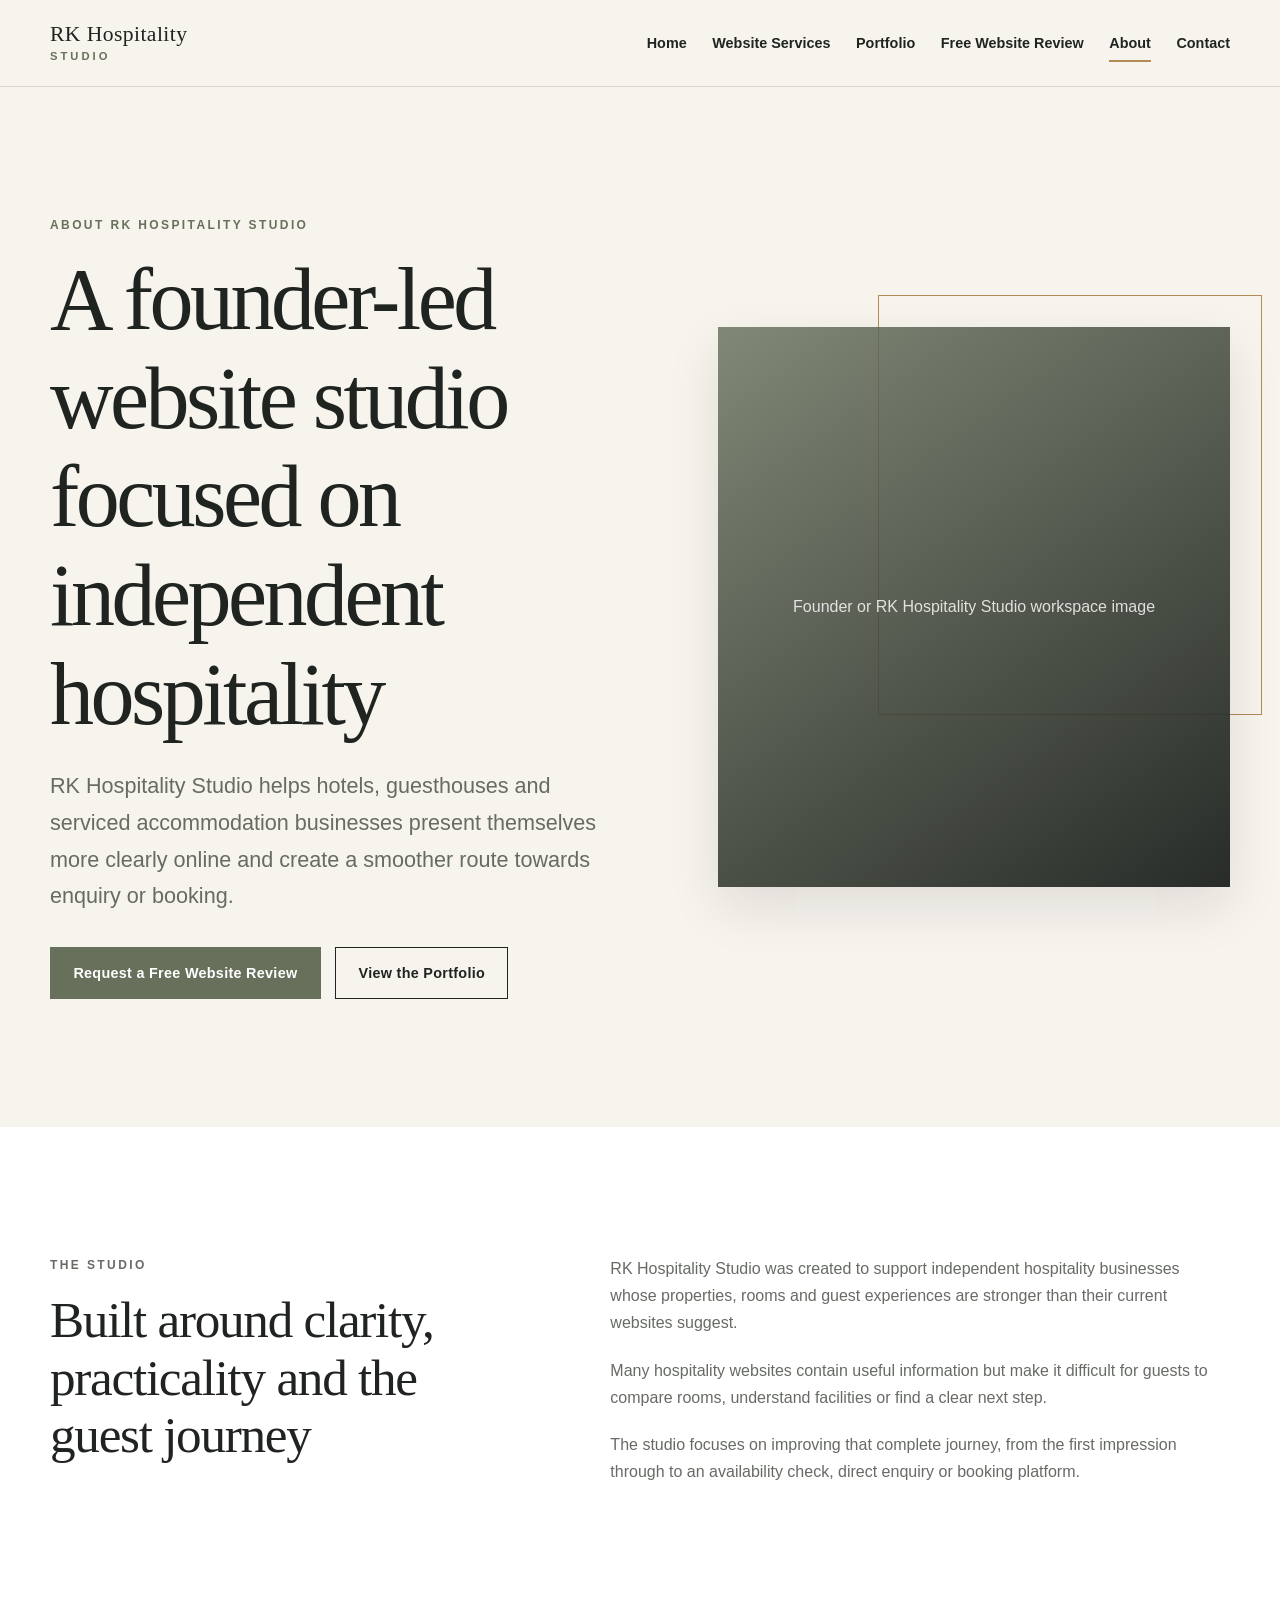
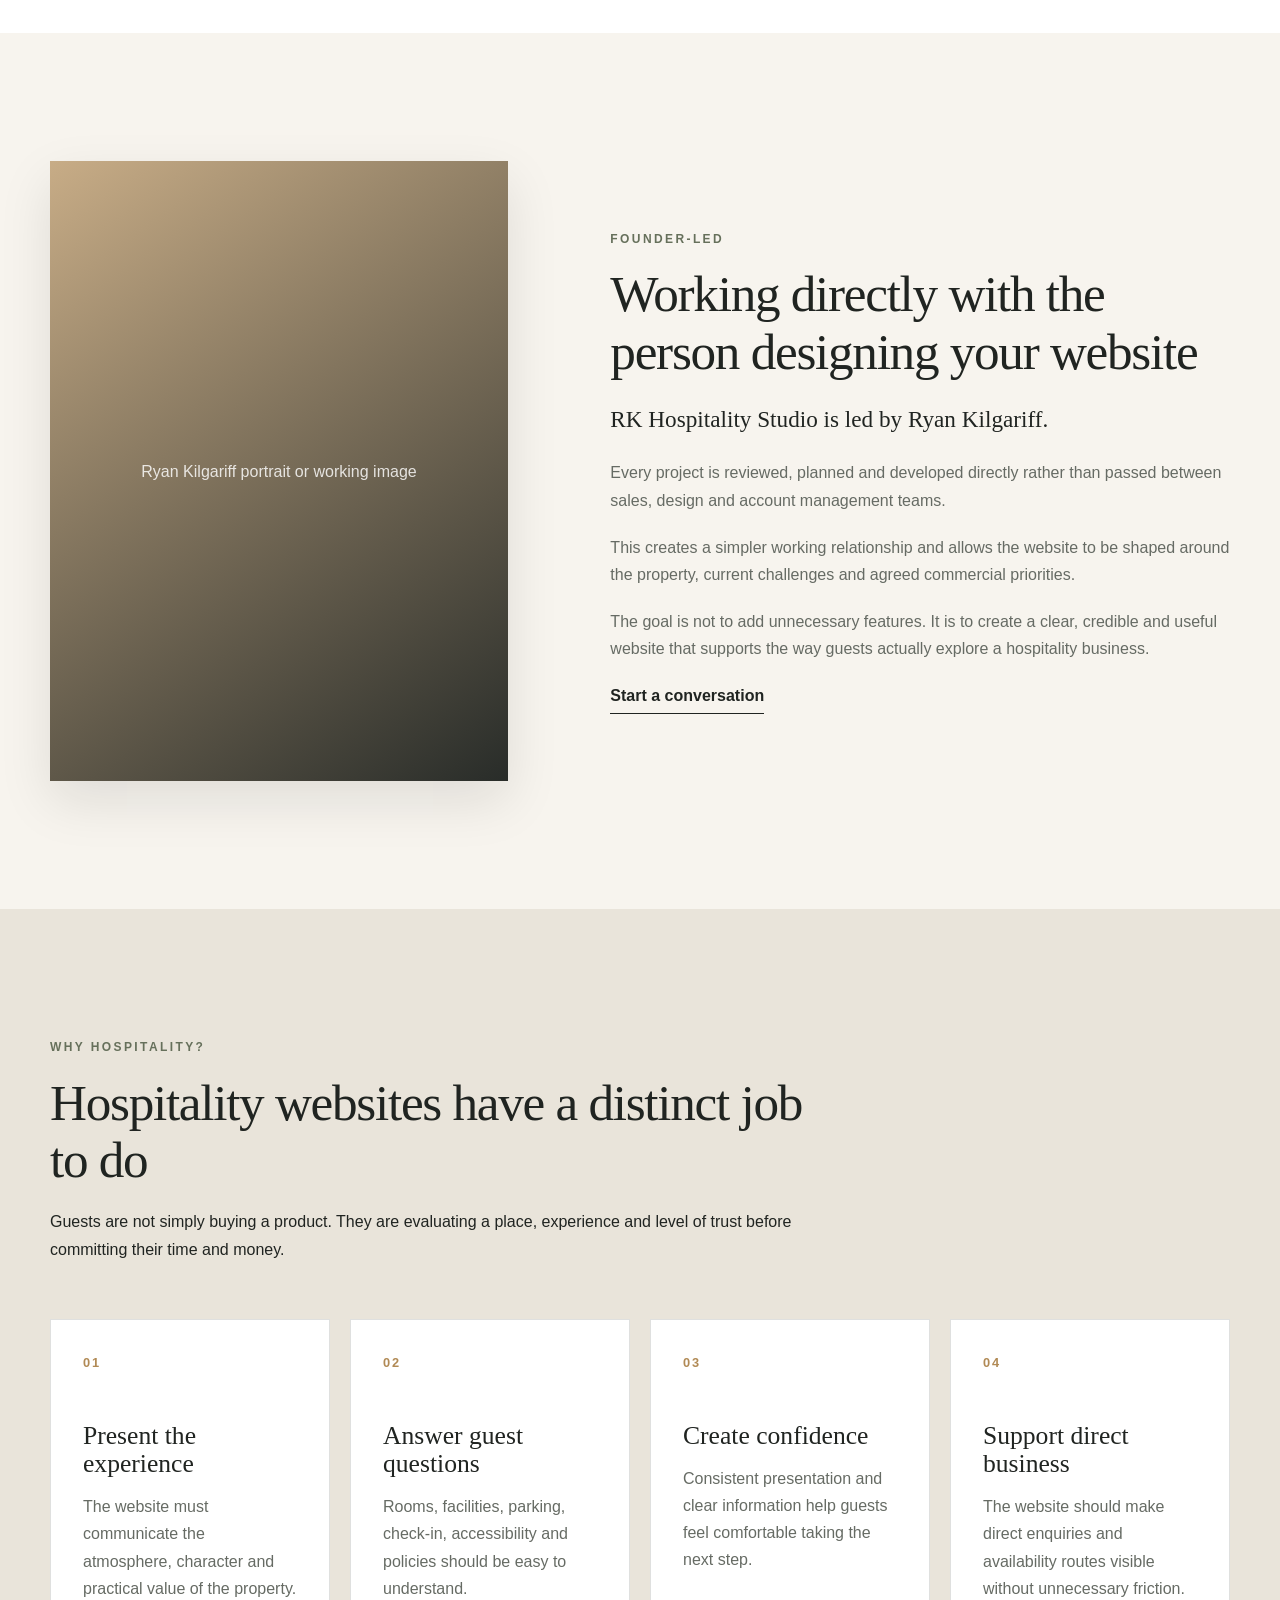
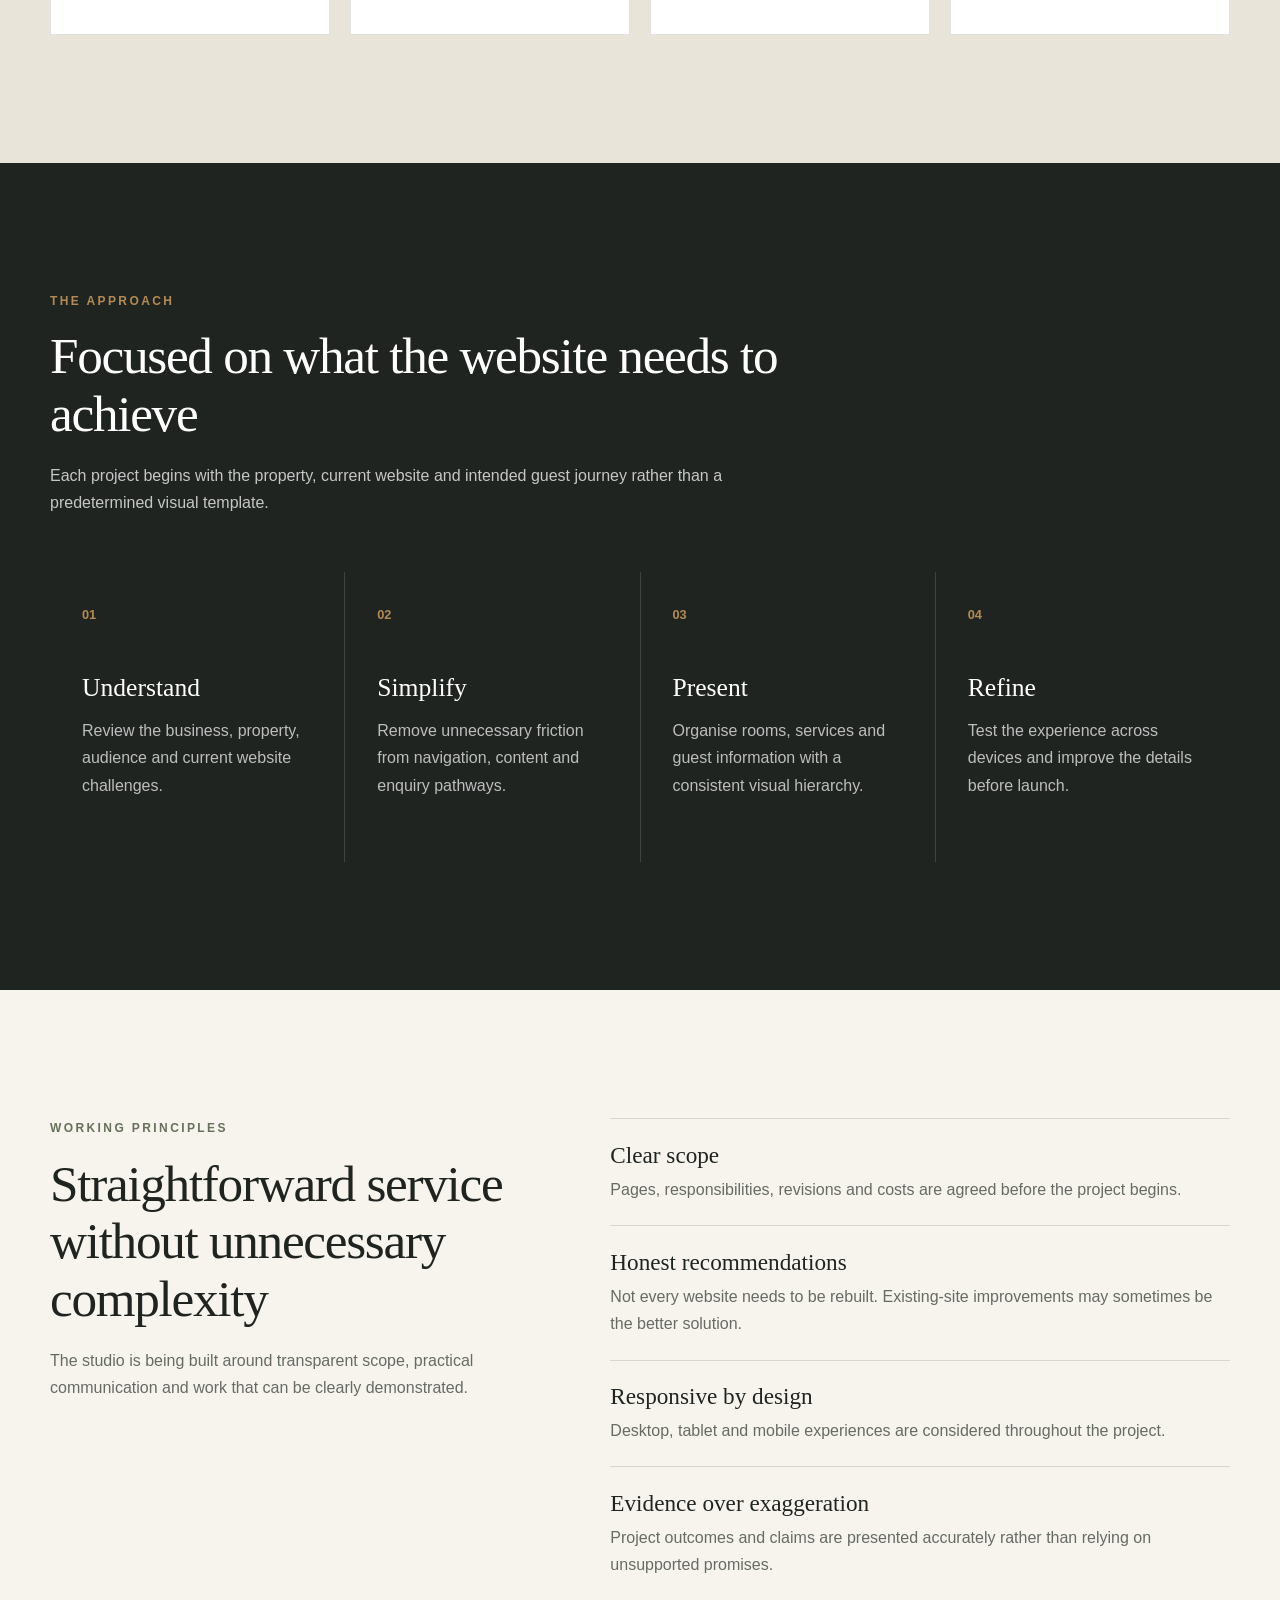
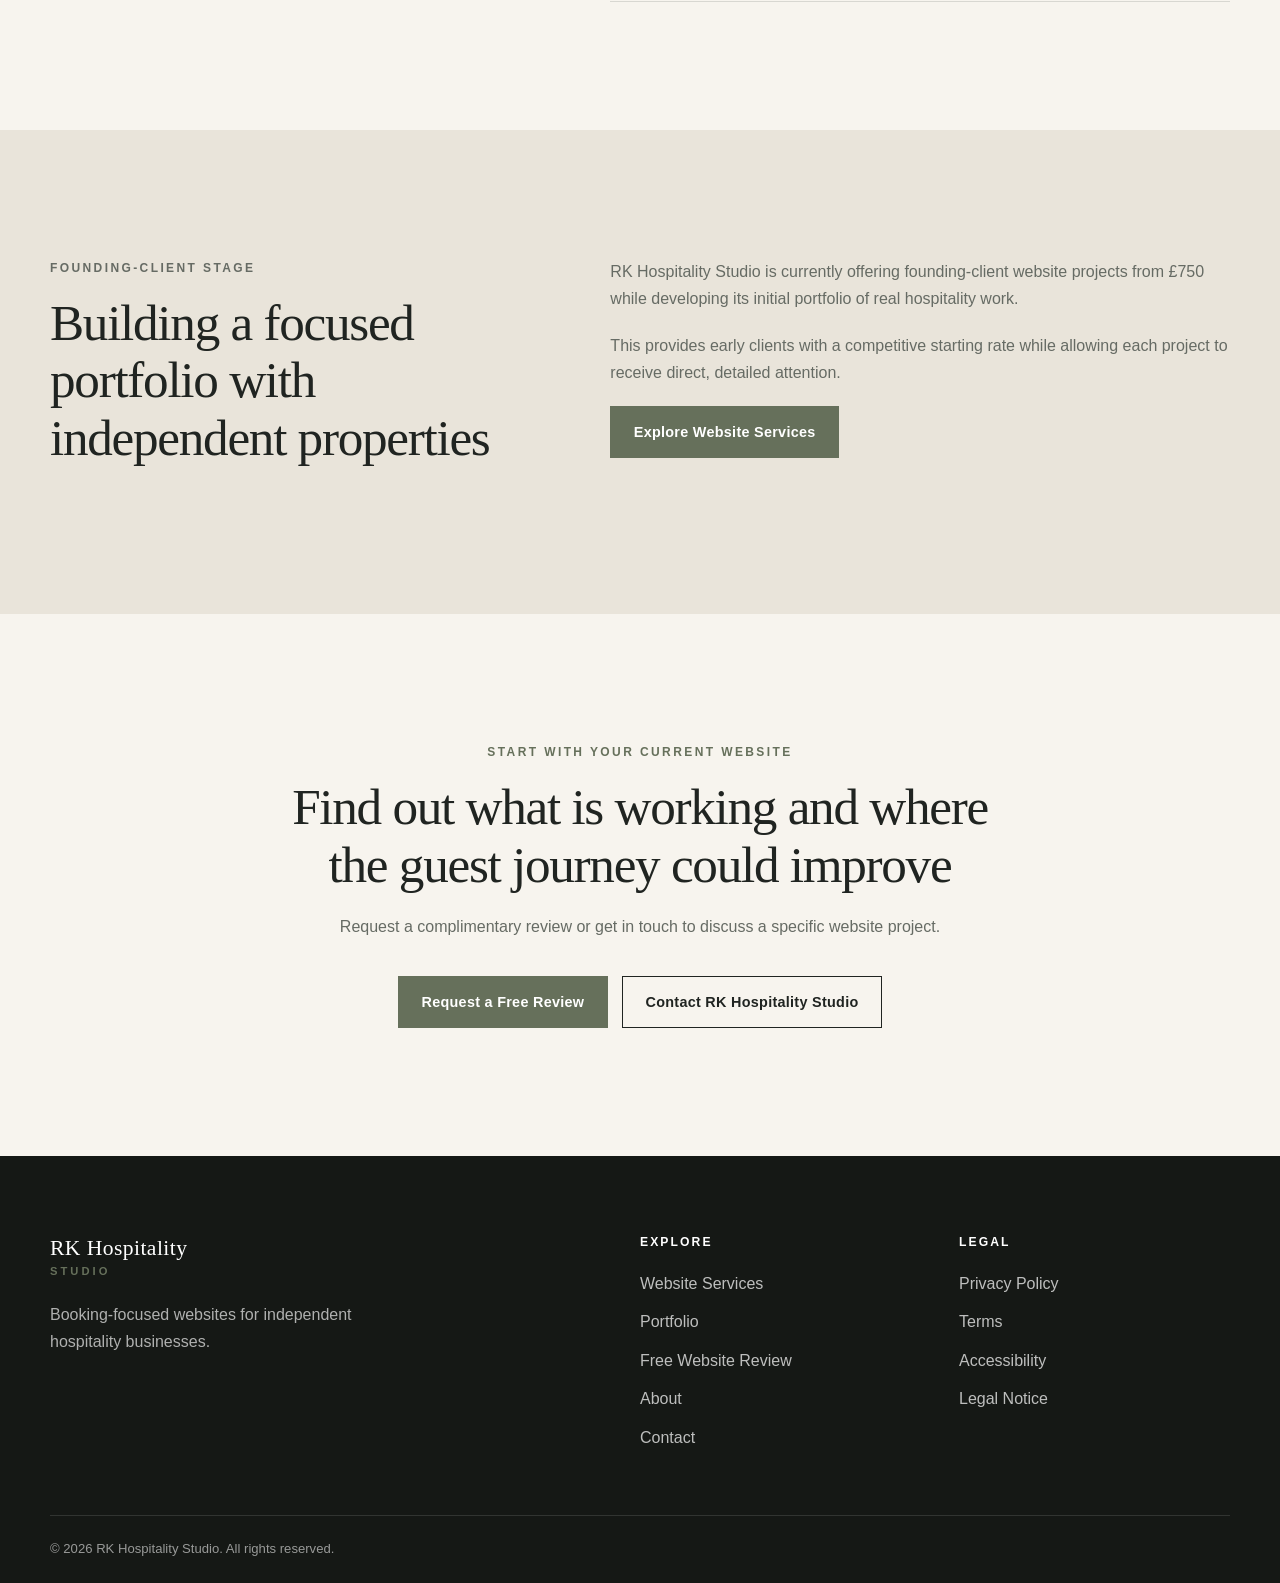
==== about.html @ 581266cf "Initial RK Hospitality Studio website build" ====
<!DOCTYPE html>
<html lang="en-GB">
<head>
    <meta charset="UTF-8">
    <meta
        name="viewport"
        content="width=device-width, initial-scale=1.0"
    >
    <title>
        About RK Hospitality Studio | Hospitality Website Design
    </title>
    <meta
        name="description"
        content="Learn about RK Hospitality Studio, a founder-led website studio creating clear, guest-focused websites for independent hospitality businesses."
    >
    <link
        rel="canonical"
        href="https://rkhospitality.studio/about.html"
    >
    <meta property="og:type" content="website">
    <meta
        property="og:title"
        content="About RK Hospitality Studio"
    >
    <meta
        property="og:description"
        content="A founder-led website studio focused on clearer hospitality websites and stronger guest journeys."
    >
    <meta
        property="og:url"
        content="https://rkhospitality.studio/about.html"
    >
    <meta
        property="og:site_name"
        content="RK Hospitality Studio"
    >
    <meta
        property="og:image"
        content="https://rkhospitality.studio/images/willowmere-responsive-showcase.webp"
    >
    <meta name="twitter:card" content="summary_large_image">
    <meta
        name="twitter:title"
        content="About RK Hospitality Studio"
    >
    <meta
        name="twitter:description"
        content="A founder-led website studio focused on clearer hospitality websites and stronger guest journeys."
    >
    <meta
        name="twitter:image"
        content="https://rkhospitality.studio/images/willowmere-responsive-showcase.webp"
    >
    <link
        rel="icon"
        href="favicon.svg"
        type="image/svg+xml"
    >
    <link rel="stylesheet" href="css/styles.css">
    <script src="js/main.js" defer></script>
</head>
<body>
    <a class="skip-link" href="#main-content">
        Skip to main content
    </a>
    <header class="site-header">
        <div class="container header-inner">
            <a
                class="brand"
                href="index.html"
                aria-label="RK Hospitality Studio homepage"
            >
                <span class="brand-name">RK Hospitality</span>
                <span class="brand-subtitle">Studio</span>
            </a>
            <button
                class="menu-toggle"
                type="button"
                aria-expanded="false"
                aria-controls="primary-navigation"
                aria-label="Open navigation"
            >
                <span></span>
                <span></span>
                <span></span>
            </button>
            <nav
                class="primary-navigation"
                id="primary-navigation"
                aria-label="Primary navigation"
            >
                <a href="index.html">Home</a>
                <a href="website-services.html">Website Services</a>
                <a href="portfolio.html">Portfolio</a>
                <a href="free-website-review.html">Free Website Review</a>
                <a
                    href="about.html"
                    aria-current="page"
                >
                    About
                </a>
                <a href="contact.html">Contact</a>
            </nav>
        </div>
    </header>
    <main id="main-content">
        <!-- Hero -->
        <section class="about-hero">
            <div class="container about-hero-grid">
                <div>
                    <p class="eyebrow">
                        About RK Hospitality Studio
                    </p>
                    <h1>
                        A founder-led website studio focused on independent hospitality
                    </h1>
                    <p class="about-hero-introduction">
                        RK Hospitality Studio helps hotels, guesthouses and
                        serviced accommodation businesses present themselves
                        more clearly online and create a smoother route towards
                        enquiry or booking.
                    </p>
                    <div class="button-group">
                        <a
                            class="button button-primary"
                            href="free-website-review.html"
                        >
                            Request a Free Website Review
                        </a>
                        <a
                            class="button button-secondary"
                            href="portfolio.html"
                        >
                            View the Portfolio
                        </a>
                    </div>
                </div>
                <div class="about-hero-visual">
                    <div class="about-image-placeholder">
                        <span>
                            Founder or RK Hospitality Studio workspace image
                        </span>
                    </div>
                </div>
            </div>
        </section>
        <!-- Introduction -->
        <section class="section section-light">
            <div class="container about-introduction-grid">
                <div>
                    <p class="eyebrow">
                        The studio
                    </p>
                    <h2>
                        Built around clarity, practicality and the guest journey
                    </h2>
                </div>
                <div>
                    <p>
                        RK Hospitality Studio was created to support independent
                        hospitality businesses whose properties, rooms and guest
                        experiences are stronger than their current websites
                        suggest.
                    </p>
                    <p>
                        Many hospitality websites contain useful information but
                        make it difficult for guests to compare rooms, understand
                        facilities or find a clear next step.
                    </p>
                    <p>
                        The studio focuses on improving that complete journey,
                        from the first impression through to an availability
                        check, direct enquiry or booking platform.
                    </p>
                </div>
            </div>
        </section>
        <!-- Founder -->
        <section class="section">
            <div class="container founder-grid">
                <div class="founder-visual">
                    <div class="founder-image-placeholder">
                        <span>
                            Ryan Kilgariff portrait or working image
                        </span>
                    </div>
                </div>
                <div class="founder-content">
                    <p class="eyebrow">
                        Founder-led
                    </p>
                    <h2>
                        Working directly with the person designing your website
                    </h2>
                    <p class="founder-introduction">
                        RK Hospitality Studio is led by Ryan Kilgariff.
                    </p>
                    <p>
                        Every project is reviewed, planned and developed directly
                        rather than passed between sales, design and account
                        management teams.
                    </p>
                    <p>
                        This creates a simpler working relationship and allows the
                        website to be shaped around the property, current
                        challenges and agreed commercial priorities.
                    </p>
                    <p>
                        The goal is not to add unnecessary features. It is to
                        create a clear, credible and useful website that supports
                        the way guests actually explore a hospitality business.
                    </p>
                    <a
                        class="text-link"
                        href="contact.html"
                    >
                        Start a conversation
                    </a>
                </div>
            </div>
        </section>
        <!-- Why hospitality -->
        <section class="section section-stone">
            <div class="container">
                <div class="section-heading">
                    <p class="eyebrow">
                        Why hospitality?
                    </p>
                    <h2>
                        Hospitality websites have a distinct job to do
                    </h2>
                    <p>
                        Guests are not simply buying a product. They are evaluating
                        a place, experience and level of trust before committing
                        their time and money.
                    </p>
                </div>
                <div class="hospitality-focus-grid">
                    <article>
                        <span class="card-number">01</span>
                        <h3>Present the experience</h3>
                        <p>
                            The website must communicate the atmosphere,
                            character and practical value of the property.
                        </p>
                    </article>
                    <article>
                        <span class="card-number">02</span>
                        <h3>Answer guest questions</h3>
                        <p>
                            Rooms, facilities, parking, check-in, accessibility
                            and policies should be easy to understand.
                        </p>
                    </article>
                    <article>
                        <span class="card-number">03</span>
                        <h3>Create confidence</h3>
                        <p>
                            Consistent presentation and clear information help
                            guests feel comfortable taking the next step.
                        </p>
                    </article>
                    <article>
                        <span class="card-number">04</span>
                        <h3>Support direct business</h3>
                        <p>
                            The website should make direct enquiries and
                            availability routes visible without unnecessary
                            friction.
                        </p>
                    </article>
                </div>
            </div>
        </section>
        <!-- Approach -->
        <section class="section section-dark">
            <div class="container">
                <div class="section-heading section-heading-light">
                    <p class="eyebrow">
                        The approach
                    </p>
                    <h2>
                        Focused on what the website needs to achieve
                    </h2>
                    <p>
                        Each project begins with the property, current website and
                        intended guest journey rather than a predetermined visual
                        template.
                    </p>
                </div>
                <div class="approach-grid">
                    <article>
                        <span>01</span>
                        <h3>Understand</h3>
                        <p>
                            Review the business, property, audience and current
                            website challenges.
                        </p>
                    </article>
                    <article>
                        <span>02</span>
                        <h3>Simplify</h3>
                        <p>
                            Remove unnecessary friction from navigation, content
                            and enquiry pathways.
                        </p>
                    </article>
                    <article>
                        <span>03</span>
                        <h3>Present</h3>
                        <p>
                            Organise rooms, services and guest information with a
                            consistent visual hierarchy.
                        </p>
                    </article>
                    <article>
                        <span>04</span>
                        <h3>Refine</h3>
                        <p>
                            Test the experience across devices and improve the
                            details before launch.
                        </p>
                    </article>
                </div>
            </div>
        </section>
        <!-- Principles -->
        <section class="section">
            <div class="container principles-grid">
                <div>
                    <p class="eyebrow">
                        Working principles
                    </p>
                    <h2>
                        Straightforward service without unnecessary complexity
                    </h2>
                    <p>
                        The studio is being built around transparent scope,
                        practical communication and work that can be clearly
                        demonstrated.
                    </p>
                </div>
                <div class="principles-list">
                    <div>
                        <h3>Clear scope</h3>
                        <p>
                            Pages, responsibilities, revisions and costs are
                            agreed before the project begins.
                        </p>
                    </div>
                    <div>
                        <h3>Honest recommendations</h3>
                        <p>
                            Not every website needs to be rebuilt. Existing-site
                            improvements may sometimes be the better solution.
                        </p>
                    </div>
                    <div>
                        <h3>Responsive by design</h3>
                        <p>
                            Desktop, tablet and mobile experiences are considered
                            throughout the project.
                        </p>
                    </div>
                    <div>
                        <h3>Evidence over exaggeration</h3>
                        <p>
                            Project outcomes and claims are presented accurately
                            rather than relying on unsupported promises.
                        </p>
                    </div>
                </div>
            </div>
        </section>
        <!-- Current stage -->
        <section class="section section-stone">
            <div class="container current-stage-grid">
                <div>
                    <p class="eyebrow">
                        Founding-client stage
                    </p>
                    <h2>
                        Building a focused portfolio with independent properties
                    </h2>
                </div>
                <div>
                    <p>
                        RK Hospitality Studio is currently offering founding-client
                        website projects from £750 while developing its initial
                        portfolio of real hospitality work.
                    </p>
                    <p>
                        This provides early clients with a competitive starting
                        rate while allowing each project to receive direct,
                        detailed attention.
                    </p>
                    <a
                        class="button button-primary"
                        href="website-services.html"
                    >
                        Explore Website Services
                    </a>
                </div>
            </div>
        </section>
        <!-- Final CTA -->
        <section class="section final-cta">
            <div class="container narrow-container">
                <p class="eyebrow">
                    Start with your current website
                </p>
                <h2>
                    Find out what is working and where the guest journey could improve
                </h2>
                <p>
                    Request a complimentary review or get in touch to discuss a
                    specific website project.
                </p>
                <div class="button-group about-cta-buttons">
                    <a
                        class="button button-primary"
                        href="free-website-review.html"
                    >
                        Request a Free Review
                    </a>
                    <a
                        class="button button-secondary"
                        href="contact.html"
                    >
                        Contact RK Hospitality Studio
                    </a>
                </div>
            </div>
        </section>
    </main>
    <footer class="site-footer">
        <div class="container footer-grid">
            <div>
                <a class="brand footer-brand" href="index.html">
                    <span class="brand-name">RK Hospitality</span>
                    <span class="brand-subtitle">Studio</span>
                </a>
                <p class="footer-description">
                    Booking-focused websites for independent hospitality
                    businesses.
                </p>
            </div>
            <div>
                <h2 class="footer-heading">Explore</h2>
                <nav class="footer-navigation" aria-label="Footer navigation">
                    <a href="website-services.html">Website Services</a>
                    <a href="portfolio.html">Portfolio</a>
                    <a href="free-website-review.html">Free Website Review</a>
                    <a href="about.html">About</a>
                    <a href="contact.html">Contact</a>
                </nav>
            </div>
            <div>
                <h2 class="footer-heading">Legal</h2>
                <nav class="footer-navigation" aria-label="Legal navigation">
                    <a href="privacy-policy.html">Privacy Policy</a>
                    <a href="terms.html">Terms</a>
                    <a href="accessibility.html">Accessibility</a>
                    <a href="legal-notice.html">Legal Notice</a>
                </nav>
            </div>
        </div>
        <div class="container footer-bottom">
            <p>
                &copy; <span id="current-year"></span>
                RK Hospitality Studio. All rights reserved.
            </p>
        </div>
    </footer>
</body>
</html>
---- css/styles.css ----
/* --------------------------------------------------
   Design tokens
-------------------------------------------------- */
:root {
    --colour-ivory: #f7f4ee;
    --colour-stone: #e9e4da;
    --colour-charcoal: #202421;
    --colour-charcoal-dark: #151815;
    --colour-olive: #66705b;
    --colour-olive-dark: #4f5847;
    --colour-olive-soft: #8b927e;
    --colour-brass: #b18a55;
    --colour-white: #ffffff;
    --colour-text-muted: #666b64;
    --colour-border: rgba(32, 36, 33, 0.14);
    --font-heading: Georgia, "Times New Roman", serif;
    --font-body: Arial, Helvetica, sans-serif;
    --container-width: 1180px;
    --container-narrow: 760px;
    --shadow-soft: 0 20px 50px rgba(21, 24, 21, 0.1);
    --transition: 180ms ease;
}
/* --------------------------------------------------
   Reset
-------------------------------------------------- */
*,
*::before,
*::after {
    box-sizing: border-box;
}
html {
    scroll-behavior: smooth;
}
body {
    margin: 0;
    background: var(--colour-ivory);
    color: var(--colour-charcoal);
    font-family: var(--font-body);
    font-size: 1rem;
    line-height: 1.7;
}
body.menu-open {
    overflow: hidden;
}
img {
    display: block;
    max-width: 100%;
}
a {
    color: inherit;
}
button,
input,
textarea,
select {
    font: inherit;
}
h1,
h2,
h3,
p {
    margin-top: 0;
}
h1,
h2,
h3 {
    font-family: var(--font-heading);
    font-weight: 400;
    line-height: 1.12;
}
h1 {
    max-width: 800px;
    margin-bottom: 1.5rem;
    font-size: clamp(2.75rem, 7vw, 5.5rem);
    letter-spacing: -0.04em;
}
h2 {
    margin-bottom: 1.25rem;
    font-size: clamp(2.1rem, 4vw, 3.65rem);
    letter-spacing: -0.025em;
}
h3 {
    margin-bottom: 0.9rem;
    font-size: clamp(1.45rem, 2vw, 2rem);
}
p {
    margin-bottom: 1.25rem;
}
:focus-visible {
    outline: 3px solid var(--colour-brass);
    outline-offset: 4px;
}
/* --------------------------------------------------
   Layout
-------------------------------------------------- */
.container {
    width: min(calc(100% - 2.5rem), var(--container-width));
    margin-inline: auto;
}
.narrow-container {
    max-width: var(--container-narrow);
}
.section {
    padding-block: clamp(5rem, 10vw, 9rem);
}
.section-light {
    background: var(--colour-white);
}
.section-stone {
    background: var(--colour-stone);
}
.section-dark {
    background: var(--colour-charcoal);
    color: var(--colour-white);
}
.section-heading {
    max-width: 760px;
    margin-bottom: 3.5rem;
}
.section-heading-light p {
    color: rgba(255, 255, 255, 0.74);
}
/* --------------------------------------------------
   Accessibility
-------------------------------------------------- */
.skip-link {
    position: fixed;
    top: 1rem;
    left: 1rem;
    z-index: 2000;
    padding: 0.8rem 1rem;
    background: var(--colour-charcoal);
    color: var(--colour-white);
    text-decoration: none;
    transform: translateY(-160%);
}
.skip-link:focus {
    transform: translateY(0);
}
/* --------------------------------------------------
   Header
-------------------------------------------------- */
.site-header {
    position: sticky;
    top: 0;
    z-index: 1000;
    border-bottom: 1px solid var(--colour-border);
    background: rgba(247, 244, 238, 0.95);
    backdrop-filter: blur(12px);
}
.header-inner {
    min-height: 86px;
    display: flex;
    align-items: center;
    justify-content: space-between;
    gap: 2rem;
}
.brand {
    display: inline-flex;
    flex-direction: column;
    color: var(--colour-charcoal);
    line-height: 1;
    text-decoration: none;
}
.brand-name {
    font-family: var(--font-heading);
    font-size: 1.35rem;
    letter-spacing: 0.02em;
}
.brand-subtitle {
    margin-top: 0.38rem;
    color: var(--colour-olive);
    font-size: 0.7rem;
    font-weight: 700;
    letter-spacing: 0.27em;
    text-transform: uppercase;
}
.primary-navigation {
    display: flex;
    align-items: center;
    gap: 1.6rem;
}
.primary-navigation a {
    position: relative;
    font-size: 0.9rem;
    font-weight: 700;
    text-decoration: none;
}
.primary-navigation a::after {
    position: absolute;
    right: 0;
    bottom: -0.45rem;
    left: 0;
    height: 2px;
    background: var(--colour-brass);
    content: "";
    transform: scaleX(0);
    transform-origin: right;
    transition: transform var(--transition);
}
.primary-navigation a:hover::after,
.primary-navigation a[aria-current="page"]::after {
    transform: scaleX(1);
    transform-origin: left;
}
.menu-toggle {
    display: none;
    width: 48px;
    height: 48px;
    padding: 0;
    border: 1px solid var(--colour-border);
    background: transparent;
    cursor: pointer;
}
.menu-toggle span {
    display: block;
    width: 22px;
    height: 2px;
    margin: 5px auto;
    background: var(--colour-charcoal);
    transition: transform var(--transition), opacity var(--transition);
}
/* --------------------------------------------------
   Buttons and links
-------------------------------------------------- */
.button-group {
    display: flex;
    flex-wrap: wrap;
    gap: 0.9rem;
}
.button {
    display: inline-flex;
    min-height: 52px;
    align-items: center;
    justify-content: center;
    padding: 0.8rem 1.4rem;
    border: 1px solid transparent;
    font-size: 0.9rem;
    font-weight: 700;
    letter-spacing: 0.02em;
    text-align: center;
    text-decoration: none;
    transition:
        background var(--transition),
        border-color var(--transition),
        color var(--transition),
        transform var(--transition);
}
.button:hover {
    transform: translateY(-2px);
}
.button-primary {
    background: var(--colour-olive);
    color: var(--colour-white);
}
.button-primary:hover {
    background: var(--colour-olive-dark);
}
.button-secondary {
    border-color: var(--colour-charcoal);
    color: var(--colour-charcoal);
}
.button-secondary:hover {
    background: var(--colour-charcoal);
    color: var(--colour-white);
}
.text-link {
    display: inline-flex;
    padding-bottom: 0.2rem;
    border-bottom: 1px solid currentColor;
    font-weight: 700;
    text-decoration: none;
}
/* --------------------------------------------------
   Common components
-------------------------------------------------- */
.eyebrow {
    margin-bottom: 1rem;
    color: var(--colour-olive);
    font-size: 0.75rem;
    font-weight: 700;
    letter-spacing: 0.2em;
    text-transform: uppercase;
}
.section-dark .eyebrow {
    color: var(--colour-brass);
}
/* --------------------------------------------------
   Hero
-------------------------------------------------- */
.hero {
    padding-block: clamp(4rem, 9vw, 8rem);
    overflow: hidden;
}
.hero-grid {
    display: grid;
    grid-template-columns: minmax(0, 1.08fr) minmax(340px, 0.92fr);
    align-items: center;
    gap: clamp(3rem, 7vw, 7rem);
}
.hero-introduction {
    max-width: 680px;
    margin-bottom: 2rem;
    color: var(--colour-text-muted);
    font-size: clamp(1.08rem, 2vw, 1.3rem);
}
.hero-note {
    margin-top: 1.25rem;
    margin-bottom: 0;
    color: var(--colour-text-muted);
    font-size: 0.88rem;
}
.hero-visual {
    position: relative;
}
.hero-visual::before {
    position: absolute;
    top: -2rem;
    right: -2rem;
    width: 75%;
    height: 75%;
    border: 1px solid var(--colour-brass);
    content: "";
}
/* --------------------------------------------------
   Cards
-------------------------------------------------- */
.card-grid {
    display: grid;
    grid-template-columns: repeat(4, minmax(0, 1fr));
    gap: 1.25rem;
}
.feature-card {
    min-height: 290px;
    padding: 2rem;
    border: 1px solid var(--colour-border);
    background: var(--colour-white);
}
.card-number {
    display: block;
    margin-bottom: 3rem;
    color: var(--colour-brass);
    font-size: 0.8rem;
    font-weight: 700;
    letter-spacing: 0.15em;
}
.feature-card p {
    margin-bottom: 0;
    color: var(--colour-text-muted);
}
/* --------------------------------------------------
   Services
-------------------------------------------------- */
.service-grid {
    display: grid;
    grid-template-columns: repeat(2, minmax(0, 1fr));
    gap: 1.5rem;
}
.service-card {
    padding: clamp(2rem, 5vw, 3.5rem);
    border: 1px solid rgba(255, 255, 255, 0.16);
    background: rgba(255, 255, 255, 0.045);
}
.service-card p {
    color: rgba(255, 255, 255, 0.72);
}
.service-label {
    color: var(--colour-brass) !important;
    font-size: 0.75rem;
    font-weight: 700;
    letter-spacing: 0.16em;
    text-transform: uppercase;
}
.service-card .price {
    margin-top: 2rem;
    color: var(--colour-white);
    font-family: var(--font-heading);
    font-size: 1.7rem;
}
.service-card .text-link {
    color: var(--colour-white);
}
/* --------------------------------------------------
   Portfolio
-------------------------------------------------- */
.portfolio-grid {
    display: grid;
    grid-template-columns: 0.85fr 1.15fr;
    align-items: center;
    gap: clamp(3rem, 7vw, 7rem);
}
.portfolio-content p:not(.eyebrow) {
    color: var(--colour-text-muted);
} 
/* --------------------------------------------------
   Review and CTA
-------------------------------------------------- */
.review-grid {
    display: grid;
    grid-template-columns: 1fr 0.75fr;
    align-items: start;
    gap: clamp(3rem, 8vw, 8rem);
}
.review-grid p {
    color: var(--colour-text-muted);
}
.final-cta {
    text-align: center;
}
.final-cta p:not(.eyebrow) {
    color: var(--colour-text-muted);
}
.final-cta .button {
    margin-top: 1rem;
}
/* --------------------------------------------------
   Footer
-------------------------------------------------- */
.site-footer {
    padding-top: 5rem;
    background: var(--colour-charcoal-dark);
    color: var(--colour-white);
}
.footer-grid {
    display: grid;
    grid-template-columns: 1.4fr 0.7fr 0.7fr;
    gap: 3rem;
}
.footer-brand {
    color: var(--colour-white);
}
.footer-description {
    max-width: 360px;
    margin-top: 1.5rem;
    color: rgba(255, 255, 255, 0.66);
}
.footer-heading {
    margin-bottom: 1.25rem;
    font-family: var(--font-body);
    font-size: 0.76rem;
    font-weight: 700;
    letter-spacing: 0.17em;
    text-transform: uppercase;
}
.footer-navigation {
    display: flex;
    flex-direction: column;
    gap: 0.7rem;
}
.footer-navigation a {
    color: rgba(255, 255, 255, 0.72);
    text-decoration: none;
}
.footer-navigation a:hover {
    color: var(--colour-white);
}
.footer-bottom {
    margin-top: 4rem;
    padding-block: 1.4rem;
    border-top: 1px solid rgba(255, 255, 255, 0.12);
}
.footer-bottom p {
    margin: 0;
    color: rgba(255, 255, 255, 0.56);
    font-size: 0.82rem;
}
/* --------------------------------------------------
   Internal page hero
-------------------------------------------------- */
.page-hero {
    padding-block: clamp(5rem, 10vw, 9rem);
    background:
        linear-gradient(
            120deg,
            var(--colour-ivory) 0%,
            var(--colour-ivory) 68%,
            var(--colour-stone) 68%,
            var(--colour-stone) 100%
        );
}
.page-hero-grid {
    display: grid;
    grid-template-columns: minmax(0, 1.15fr) minmax(300px, 0.55fr);
    align-items: center;
    gap: clamp(3rem, 8vw, 8rem);
}
.page-hero-introduction {
    max-width: 720px;
    margin-bottom: 2rem;
    color: var(--colour-text-muted);
    font-size: clamp(1.08rem, 2vw, 1.3rem);
}
.page-hero-panel {
    padding: clamp(2rem, 5vw, 3.5rem);
    border-top: 4px solid var(--colour-brass);
    background: var(--colour-charcoal);
    box-shadow: var(--shadow-soft);
    color: var(--colour-white);
}
.page-hero-panel p {
    color: rgba(255, 255, 255, 0.72);
}
.panel-label {
    margin-bottom: 1.5rem;
    color: var(--colour-brass) !important;
    font-size: 0.75rem;
    font-weight: 700;
    letter-spacing: 0.17em;
    text-transform: uppercase;
}
.panel-price {
    margin-bottom: 1.3rem;
    color: var(--colour-white) !important;
    font-family: var(--font-heading);
    font-size: clamp(2.8rem, 6vw, 4.5rem);
    line-height: 1;
}
/* --------------------------------------------------
   Service detail cards
-------------------------------------------------- */
.service-detail-grid {
    display: grid;
    grid-template-columns: repeat(3, minmax(0, 1fr));
    gap: 1.25rem;
}
.service-detail-card {
    min-height: 310px;
    padding: 2rem;
    border: 1px solid var(--colour-border);
    background: var(--colour-ivory);
}
.service-detail-card p {
    margin-bottom: 0;
    color: var(--colour-text-muted);
}
/* --------------------------------------------------
   Two-column content
-------------------------------------------------- */
.two-column-layout {
    display: grid;
    grid-template-columns: minmax(0, 0.85fr) minmax(0, 1.15fr);
    align-items: start;
    gap: clamp(3rem, 8vw, 8rem);
}
/* --------------------------------------------------
   Check list
-------------------------------------------------- */
.check-list {
    border-top: 1px solid var(--colour-border);
}
.check-list-item {
    display: grid;
    grid-template-columns: 32px 1fr;
    gap: 1rem;
    padding-block: 1.15rem;
    border-bottom: 1px solid var(--colour-border);
}
.check-list-item span {
    color: var(--colour-olive);
    font-weight: 700;
}
.check-list-item p {
    margin: 0;
}
/* --------------------------------------------------
   Website improvements
-------------------------------------------------- */
.improvement-panel {
    padding: clamp(2rem, 5vw, 3.5rem);
    background: var(--colour-white);
    box-shadow: var(--shadow-soft);
}
.plain-list {
    margin: 1.5rem 0;
    padding-left: 1.25rem;
}
.plain-list li {
    margin-bottom: 0.75rem;
}
.small-note {
    margin-bottom: 0;
    color: var(--colour-text-muted);
    font-size: 0.9rem;
}
/* --------------------------------------------------
   Additional services
-------------------------------------------------- */
.additional-services-grid {
    display: grid;
    grid-template-columns: repeat(2, minmax(0, 1fr));
    gap: 1rem;
}
.additional-services-grid article {
    padding: 1.75rem;
    border: 1px solid rgba(255, 255, 255, 0.14);
    background: rgba(255, 255, 255, 0.04);
}
.additional-services-grid h3 {
    font-size: 1.45rem;
}
.additional-services-grid p {
    margin-bottom: 0;
    color: rgba(255, 255, 255, 0.7);
}
/* --------------------------------------------------
   Process
-------------------------------------------------- */
.process-grid {
    display: grid;
    grid-template-columns: repeat(5, minmax(0, 1fr));
    gap: 1px;
    background: var(--colour-border);
}
.process-step {
    min-height: 300px;
    padding: 2rem 1.5rem;
    background: var(--colour-ivory);
}
.process-number {
    display: block;
    margin-bottom: 3rem;
    color: var(--colour-brass);
    font-size: 0.78rem;
    font-weight: 700;
    letter-spacing: 0.15em;
}
.process-step p {
    margin-bottom: 0;
    color: var(--colour-text-muted);
}
/* --------------------------------------------------
   Portfolio page
-------------------------------------------------- */
.portfolio-page-hero {
    text-align: center;
}
.featured-project {
    display: grid;
    grid-template-columns: minmax(0, 1.15fr) minmax(360px, 0.85fr);
    align-items: center;
    gap: clamp(3rem, 7vw, 7rem);
}
.featured-project-summary {
    color: var(--colour-charcoal);
    font-family: var(--font-heading);
    font-size: 1.45rem;
    line-height: 1.45;
}
.featured-project-content > p:not(.eyebrow):not(.featured-project-summary) {
    color: var(--colour-text-muted);
}
.project-details {
    margin-block: 2.5rem;
    border-top: 1px solid var(--colour-border);
}
.project-details > div {
    display: grid;
    grid-template-columns: 130px 1fr;
    gap: 1rem;
    padding-block: 1rem;
    border-bottom: 1px solid var(--colour-border);
}
.project-details span {
    color: var(--colour-text-muted);
    font-size: 0.78rem;
    font-weight: 700;
    letter-spacing: 0.08em;
    text-transform: uppercase;
}
.project-details p {
    margin: 0;
}
.portfolio-feature-grid {
    display: grid;
    grid-template-columns: repeat(4, minmax(0, 1fr));
    gap: 1.25rem;
}
.portfolio-feature-grid article {
    min-height: 290px;
    padding: 2rem;
    border: 1px solid var(--colour-border);
    background: var(--colour-white);
}
.portfolio-feature-grid p {
    margin-bottom: 0;
    color: var(--colour-text-muted);
}
.portfolio-development,
.portfolio-cta {
    display: grid;
    grid-template-columns: minmax(0, 0.9fr) minmax(0, 1.1fr);
    gap: clamp(3rem, 8vw, 8rem);
}
.portfolio-development p {
    color: var(--colour-text-muted);
}
.portfolio-cta {
    align-items: center;
}
.portfolio-cta p:not(.eyebrow) {
    color: rgba(255, 255, 255, 0.72);
}
.button-light {
    border-color: rgba(255, 255, 255, 0.7);
    color: var(--colour-white);
}
.button-light:hover {
    background: var(--colour-white);
    color: var(--colour-charcoal);
}
/* --------------------------------------------------
   Willowmere House case study
-------------------------------------------------- */
.case-study-hero {
    padding-block: clamp(5rem, 10vw, 9rem);
    background:
        linear-gradient(
            120deg,
            var(--colour-ivory) 0%,
            var(--colour-ivory) 70%,
            var(--colour-stone) 70%,
            var(--colour-stone) 100%
        );
}
.case-study-hero-grid {
    display: grid;
    grid-template-columns: minmax(0, 1.1fr) minmax(320px, 0.6fr);
    align-items: center;
    gap: clamp(3rem, 8vw, 8rem);
}
.case-study-introduction {
    max-width: 720px;
    margin-bottom: 2rem;
    color: var(--colour-text-muted);
    font-size: clamp(1.1rem, 2vw, 1.35rem);
}
.case-study-summary {
    padding: clamp(2rem, 5vw, 3.5rem);
    border-top: 4px solid var(--colour-brass);
    background: var(--colour-charcoal);
    box-shadow: var(--shadow-soft);
    color: var(--colour-white);
}
.case-study-summary > div {
    padding-block: 1rem;
    border-bottom: 1px solid rgba(255, 255, 255, 0.14);
}
.case-study-summary > div:last-child {
    border-bottom: 0;
}
.case-study-summary span {
    display: block;
    margin-bottom: 0.35rem;
    color: var(--colour-brass);
    font-size: 0.72rem;
    font-weight: 700;
    letter-spacing: 0.13em;
    text-transform: uppercase;
}
.case-study-summary p {
    margin: 0;
    color: rgba(255, 255, 255, 0.78);
}
.case-study-showcase-placeholder {
    min-height: 680px;
    display: grid;
    place-items: center;
    padding: 2rem;
    background:
        linear-gradient(
            145deg,
            rgba(102, 112, 91, 0.82),
            rgba(32, 36, 33, 0.96)
        );
    box-shadow: var(--shadow-soft);
    color: rgba(255, 255, 255, 0.82);
    text-align: center;
}
.case-study-two-column {
    display: grid;
    grid-template-columns: minmax(0, 0.85fr) minmax(0, 1.15fr);
    gap: clamp(3rem, 8vw, 8rem);
}
.case-study-two-column p {
    color: var(--colour-text-muted);
}
.section-dark .case-study-two-column p {
    color: rgba(255, 255, 255, 0.72);
}
.case-study-list {
    border-top: 1px solid var(--colour-border);
}
.case-study-list > div {
    display: grid;
    grid-template-columns: 42px 1fr;
    gap: 1rem;
    padding-block: 1.2rem;
    border-bottom: 1px solid var(--colour-border);
}
.case-study-list span {
    color: var(--colour-brass);
    font-size: 0.8rem;
    font-weight: 700;
}
.case-study-list p {
    margin: 0;
}
.case-study-card-grid {
    display: grid;
    grid-template-columns: repeat(3, minmax(0, 1fr));
    gap: 1.25rem;
}
.case-study-card-grid article {
    min-height: 300px;
    padding: 2rem;
    border: 1px solid var(--colour-border);
    background: var(--colour-white);
}
.case-study-card-grid p {
    margin-bottom: 0;
    color: var(--colour-text-muted);
}
.journey-grid {
    display: grid;
    grid-template-columns: repeat(4, minmax(0, 1fr));
    gap: 1px;
    background: rgba(255, 255, 255, 0.14);
}
.journey-grid article {
    min-height: 280px;
    padding: 2rem;
    background: var(--colour-charcoal);
}
.journey-grid span {
    display: block;
    margin-bottom: 3rem;
    color: var(--colour-brass);
    font-size: 0.8rem;
    font-weight: 700;
}
.journey-grid p {
    margin-bottom: 0;
    color: rgba(255, 255, 255, 0.7);
}
.website-structure-list {
    border-top: 1px solid var(--colour-border);
}
.website-structure-list > div {
    display: grid;
    grid-template-columns: 170px 1fr;
    gap: 1rem;
    padding-block: 1.2rem;
    border-bottom: 1px solid var(--colour-border);
}
.website-structure-list span {
    font-family: var(--font-heading);
    font-size: 1.25rem;
}
.website-structure-list p {
    margin: 0;
}
.case-study-feature-grid {
    display: grid;
    grid-template-columns: minmax(0, 1.1fr) minmax(0, 0.9fr);
    align-items: center;
    gap: clamp(3rem, 8vw, 8rem);
}
.case-study-feature-reverse {
    grid-template-columns: minmax(0, 0.9fr) minmax(0, 1.1fr);
}
.case-study-feature-grid p:not(.eyebrow) {
    color: var(--colour-text-muted);
}
.responsive-feature-grid {
    display: grid;
    grid-template-columns: repeat(4, minmax(0, 1fr));
    gap: 1.25rem;
    margin-top: 2rem;
}
.responsive-feature-grid article {
    padding: 1.75rem;
    border: 1px solid var(--colour-border);
    background: var(--colour-white);
}
.responsive-feature-grid h3 {
    font-size: 1.35rem;
}
.responsive-feature-grid p {
    margin-bottom: 0;
    color: var(--colour-text-muted);
}
.outcome-grid {
    display: grid;
    grid-template-columns: repeat(4, minmax(0, 1fr));
    gap: 1.25rem;
}
.outcome-grid article {
    padding: 2rem;
    border-top: 3px solid var(--colour-brass);
    background: var(--colour-white);
}
.outcome-grid strong {
    display: block;
    margin-bottom: 1rem;
    font-family: var(--font-heading);
    font-size: clamp(2.5rem, 5vw, 4.5rem);
    font-weight: 400;
}
.outcome-grid p {
    margin: 0;
    color: var(--colour-text-muted);
}
.concept-disclaimer {
    text-align: center;
}
.concept-disclaimer p:not(.eyebrow) {
    color: var(--colour-text-muted);
}
.case-study-final-cta {
    display: grid;
    grid-template-columns: minmax(0, 1fr) auto;
    align-items: center;
    gap: clamp(3rem, 8vw, 8rem);
}
.case-study-final-cta p:not(.eyebrow) {
    color: rgba(255, 255, 255, 0.72);
}
/* --------------------------------------------------
   Free website review page
-------------------------------------------------- */
.review-page-hero {
    padding-block: clamp(5rem, 10vw, 9rem);
    background:
        linear-gradient(
            120deg,
            var(--colour-ivory) 0%,
            var(--colour-ivory) 69%,
            var(--colour-stone) 69%,
            var(--colour-stone) 100%
        );
}
.review-page-hero-grid {
    display: grid;
    grid-template-columns: minmax(0, 1.1fr) minmax(320px, 0.65fr);
    align-items: center;
    gap: clamp(3rem, 8vw, 8rem);
}
.review-page-introduction {
    max-width: 720px;
    margin-bottom: 2rem;
    color: var(--colour-text-muted);
    font-size: clamp(1.1rem, 2vw, 1.35rem);
}
.review-benefit-list {
    display: flex;
    flex-wrap: wrap;
    gap: 1rem 1.5rem;
}
.review-benefit-list > div {
    display: flex;
    align-items: center;
    gap: 0.6rem;
}
.review-benefit-list span {
    color: var(--colour-olive);
    font-weight: 700;
}
.review-benefit-list p {
    margin: 0;
    color: var(--colour-text-muted);
    font-size: 0.9rem;
}
.review-hero-panel {
    padding: clamp(2rem, 5vw, 3.5rem);
    border-top: 4px solid var(--colour-brass);
    background: var(--colour-charcoal);
    box-shadow: var(--shadow-soft);
    color: var(--colour-white);
}
.review-hero-panel h2 {
    font-size: clamp(2rem, 4vw, 3rem);
}
.review-hero-panel p:not(.panel-label) {
    color: rgba(255, 255, 255, 0.72);
}
.review-area-grid {
    display: grid;
    grid-template-columns: repeat(3, minmax(0, 1fr));
    gap: 1.25rem;
}
.review-area-grid article {
    min-height: 310px;
    padding: 2rem;
    border: 1px solid var(--colour-border);
    background: var(--colour-ivory);
}
.review-area-grid p {
    margin-bottom: 0;
    color: var(--colour-text-muted);
}
.review-delivery-grid {
    display: grid;
    grid-template-columns: minmax(0, 0.8fr) minmax(0, 1.2fr);
    gap: clamp(3rem, 8vw, 8rem);
}
.review-delivery-grid > div:first-child p:not(.eyebrow) {
    color: var(--colour-text-muted);
}
.review-delivery-list {
    border-top: 1px solid var(--colour-border);
}
.review-delivery-list > div {
    display: grid;
    grid-template-columns: 42px 1fr;
    gap: 1rem;
    padding-block: 1.4rem;
    border-bottom: 1px solid var(--colour-border);
}
.review-delivery-list > div > span {
    color: var(--colour-brass);
    font-size: 0.8rem;
    font-weight: 700;
}
.review-delivery-list h3 {
    margin-bottom: 0.4rem;
    font-size: 1.45rem;
}
.review-delivery-list p {
    margin: 0;
    color: var(--colour-text-muted);
}
.review-audience-grid {
    display: grid;
    grid-template-columns: repeat(4, minmax(0, 1fr));
    gap: 1.25rem;
}
.review-audience-grid article {
    padding: 2rem;
    border-top: 3px solid var(--colour-brass);
    background: var(--colour-white);
}
.review-audience-grid p {
    margin-bottom: 0;
    color: var(--colour-text-muted);
}
.review-process-grid {
    display: grid;
    grid-template-columns: repeat(4, minmax(0, 1fr));
    gap: 1px;
    background: rgba(255, 255, 255, 0.14);
}
.review-process-grid article {
    min-height: 300px;
    padding: 2rem;
    background: var(--colour-charcoal);
}
.review-process-grid span {
    display: block;
    margin-bottom: 3rem;
    color: var(--colour-brass);
    font-size: 0.8rem;
    font-weight: 700;
}
.review-process-grid p {
    margin-bottom: 0;
    color: rgba(255, 255, 255, 0.7);
}
/* --------------------------------------------------
   Forms
-------------------------------------------------- */
.review-form-grid {
    display: grid;
    grid-template-columns: minmax(0, 0.72fr) minmax(0, 1.28fr);
    align-items: start;
    gap: clamp(3rem, 8vw, 8rem);
}
.review-form-introduction > p:not(.eyebrow),
.form-assurance p {
    color: var(--colour-text-muted);
}
.form-assurance {
    margin-top: 2rem;
    padding: 1.5rem;
    border-left: 3px solid var(--colour-brass);
    background: var(--colour-stone);
}
.form-assurance p {
    margin-bottom: 0.5rem;
}
.form-assurance a {
    font-weight: 700;
}
.website-form {
    padding: clamp(2rem, 5vw, 3.5rem);
    background: var(--colour-white);
    box-shadow: var(--shadow-soft);
}
.form-row {
    display: grid;
    grid-template-columns: repeat(2, minmax(0, 1fr));
    gap: 1.25rem;
}
.form-field {
    margin-bottom: 1.4rem;
}
.form-field label {
    display: block;
    margin-bottom: 0.5rem;
    font-size: 0.9rem;
    font-weight: 700;
}
.form-field input,
.form-field textarea,
.form-field select {
    width: 100%;
    border: 1px solid var(--colour-border);
    border-radius: 0;
    background: var(--colour-ivory);
    color: var(--colour-charcoal);
}
.form-field input,
.form-field select {
    min-height: 52px;
    padding: 0.75rem 0.9rem;
}
.form-field textarea {
    min-height: 160px;
    padding: 0.9rem;
    resize: vertical;
}
.form-field input:focus,
.form-field textarea:focus,
.form-field select:focus {
    border-color: var(--colour-olive);
    outline: 3px solid rgba(102, 112, 91, 0.18);
}
.checkbox-field {
    display: grid;
    grid-template-columns: 22px 1fr;
    align-items: start;
    gap: 0.75rem;
}
.checkbox-field input {
    width: 18px;
    height: 18px;
    min-height: auto;
    margin-top: 0.2rem;
}
.checkbox-field label {
    margin: 0;
    color: var(--colour-text-muted);
    font-size: 0.86rem;
    font-weight: 400;
}
.form-status {
    min-height: 1.5rem;
    margin-top: 1rem;
    margin-bottom: 0;
    color: var(--colour-olive-dark);
    font-weight: 700;
}
/* --------------------------------------------------
   About page
-------------------------------------------------- */
.about-hero {
    padding-block: clamp(5rem, 10vw, 9rem);
    overflow: hidden;
}
.about-hero-grid {
    display: grid;
    grid-template-columns: minmax(0, 1.05fr) minmax(340px, 0.95fr);
    align-items: center;
    gap: clamp(3rem, 8vw, 8rem);
}
.about-hero-introduction {
    max-width: 720px;
    margin-bottom: 2rem;
    color: var(--colour-text-muted);
    font-size: clamp(1.1rem, 2vw, 1.35rem);
}
.about-hero-visual {
    position: relative;
}
.about-hero-visual::before {
    position: absolute;
    top: -2rem;
    right: -2rem;
    width: 75%;
    height: 75%;
    border: 1px solid var(--colour-brass);
    content: "";
}
.about-image-placeholder,
.founder-image-placeholder {
    position: relative;
    z-index: 1;
    min-height: 560px;
    display: grid;
    place-items: center;
    padding: 2rem;
    background:
        linear-gradient(
            145deg,
            rgba(102, 112, 91, 0.82),
            rgba(32, 36, 33, 0.96)
        );
    box-shadow: var(--shadow-soft);
    color: rgba(255, 255, 255, 0.82);
    text-align: center;
}
.about-introduction-grid,
.principles-grid,
.current-stage-grid {
    display: grid;
    grid-template-columns: minmax(0, 0.85fr) minmax(0, 1.15fr);
    gap: clamp(3rem, 8vw, 8rem);
}
.about-introduction-grid p,
.principles-grid > div:first-child p:not(.eyebrow),
.current-stage-grid p {
    color: var(--colour-text-muted);
}
.founder-grid {
    display: grid;
    grid-template-columns: minmax(320px, 0.85fr) minmax(0, 1.15fr);
    align-items: center;
    gap: clamp(3rem, 8vw, 8rem);
}
.founder-image-placeholder {
    min-height: 620px;
    background:
        linear-gradient(
            145deg,
            rgba(177, 138, 85, 0.68),
            rgba(32, 36, 33, 0.96)
        );
}
.founder-introduction {
    color: var(--colour-charcoal);
    font-family: var(--font-heading);
    font-size: 1.45rem;
}
.founder-content p:not(.eyebrow):not(.founder-introduction) {
    color: var(--colour-text-muted);
}
.hospitality-focus-grid {
    display: grid;
    grid-template-columns: repeat(4, minmax(0, 1fr));
    gap: 1.25rem;
}
.hospitality-focus-grid article {
    min-height: 300px;
    padding: 2rem;
    border: 1px solid var(--colour-border);
    background: var(--colour-white);
}
.hospitality-focus-grid p {
    margin-bottom: 0;
    color: var(--colour-text-muted);
}
.approach-grid {
    display: grid;
    grid-template-columns: repeat(4, minmax(0, 1fr));
    gap: 1px;
    background: rgba(255, 255, 255, 0.14);
}
.approach-grid article {
    min-height: 290px;
    padding: 2rem;
    background: var(--colour-charcoal);
}
.approach-grid span {
    display: block;
    margin-bottom: 3rem;
    color: var(--colour-brass);
    font-size: 0.8rem;
    font-weight: 700;
}
.approach-grid p {
    margin-bottom: 0;
    color: rgba(255, 255, 255, 0.7);
}
.principles-list {
    border-top: 1px solid var(--colour-border);
}
.principles-list > div {
    padding-block: 1.4rem;
    border-bottom: 1px solid var(--colour-border);
}
.principles-list h3 {
    margin-bottom: 0.5rem;
    font-size: 1.45rem;
}
.principles-list p {
    margin: 0;
    color: var(--colour-text-muted);
}
.about-cta-buttons {
    justify-content: center;
}
/* --------------------------------------------------
   Contact page
-------------------------------------------------- */
.contact-hero {
    padding-block: clamp(5rem, 10vw, 9rem);
    background:
        linear-gradient(
            120deg,
            var(--colour-ivory) 0%,
            var(--colour-ivory) 69%,
            var(--colour-stone) 69%,
            var(--colour-stone) 100%
        );
}
.contact-hero-grid {
    display: grid;
    grid-template-columns: minmax(0, 1.1fr) minmax(320px, 0.65fr);
    align-items: center;
    gap: clamp(3rem, 8vw, 8rem);
}
.contact-hero-introduction {
    max-width: 720px;
    color: var(--colour-text-muted);
    font-size: clamp(1.1rem, 2vw, 1.35rem);
}
.contact-hero-panel {
    padding: clamp(2rem, 5vw, 3.5rem);
    border-top: 4px solid var(--colour-brass);
    background: var(--colour-charcoal);
    box-shadow: var(--shadow-soft);
    color: var(--colour-white);
}
.contact-hero-panel h2 {
    font-size: clamp(2rem, 4vw, 3rem);
}
.contact-hero-panel p:not(.panel-label) {
    color: rgba(255, 255, 255, 0.72);
}
.contact-email-link {
    display: inline-block;
    margin-top: 0.5rem;
    color: var(--colour-white);
    font-weight: 700;
    overflow-wrap: anywhere;
}
.contact-form-grid {
    display: grid;
    grid-template-columns: minmax(0, 0.72fr) minmax(0, 1.28fr);
    align-items: start;
    gap: clamp(3rem, 8vw, 8rem);
}
.contact-form-introduction > p:not(.eyebrow) {
    color: var(--colour-text-muted);
}
.contact-information-panel {
    margin-top: 2rem;
    border-top: 1px solid var(--colour-border);
}
.contact-information-panel > div {
    padding-block: 1.3rem;
    border-bottom: 1px solid var(--colour-border);
}
.contact-information-panel span {
    display: block;
    margin-bottom: 0.4rem;
    color: var(--colour-olive);
    font-size: 0.75rem;
    font-weight: 700;
    letter-spacing: 0.12em;
    text-transform: uppercase;
}
.contact-information-panel p {
    margin: 0;
    color: var(--colour-text-muted);
}
.optional-label {
    color: var(--colour-text-muted);
    font-size: 0.8rem;
    font-weight: 400;
}
.contact-options-grid {
    display: grid;
    grid-template-columns: repeat(2, minmax(0, 1fr));
    gap: 1.5rem;
}
.contact-options-grid article {
    padding: clamp(2rem, 5vw, 3.5rem);
    background: var(--colour-white);
}
.contact-options-grid p:not(.eyebrow) {
    color: var(--colour-text-muted);
}
/* --------------------------------------------------
   Legal and information pages
-------------------------------------------------- */
.legal-page-hero {
    padding-block: clamp(5rem, 10vw, 8rem);
    background: var(--colour-stone);
}
.legal-page-hero h1 {
    margin-bottom: 1.25rem;
}
.legal-page-introduction {
    max-width: 720px;
    color: var(--colour-text-muted);
    font-size: clamp(1.1rem, 2vw, 1.3rem);
}
.legal-updated {
    margin-top: 2rem;
    margin-bottom: 0;
    color: var(--colour-text-muted);
    font-size: 0.85rem;
}
.legal-layout {
    display: grid;
    grid-template-columns: 240px minmax(0, 760px);
    align-items: start;
    justify-content: space-between;
    gap: clamp(3rem, 8vw, 8rem);
}
.legal-navigation-panel {
    position: sticky;
    top: 120px;
    padding: 1.5rem;
    border-top: 3px solid var(--colour-brass);
    background: var(--colour-ivory);
}
.legal-navigation-title {
    margin-bottom: 1rem;
    color: var(--colour-olive);
    font-size: 0.75rem;
    font-weight: 700;
    letter-spacing: 0.14em;
    text-transform: uppercase;
}
.legal-navigation-panel nav {
    display: flex;
    flex-direction: column;
    gap: 0.7rem;
}
.legal-navigation-panel a {
    color: var(--colour-text-muted);
    font-size: 0.9rem;
    text-decoration: none;
}
.legal-navigation-panel a:hover {
    color: var(--colour-charcoal);
    text-decoration: underline;
}
.legal-content section {
    padding-bottom: 3rem;
    margin-bottom: 3rem;
    border-bottom: 1px solid var(--colour-border);
    scroll-margin-top: 120px;
}
.legal-content section:last-child {
    padding-bottom: 0;
    margin-bottom: 0;
    border-bottom: 0;
}
.legal-content h2 {
    font-size: clamp(1.9rem, 4vw, 2.8rem);
}
.legal-content h3 {
    margin-top: 2rem;
    font-size: 1.45rem;
}
.legal-content p,
.legal-content li {
    color: var(--colour-text-muted);
}
.legal-content ul,
.legal-content ol {
    padding-left: 1.3rem;
}
.legal-content li {
    margin-bottom: 0.8rem;
}
.legal-content a {
    color: var(--colour-olive-dark);
    font-weight: 700;
}
.legal-contact-panel {
    text-align: center;
}
.legal-contact-panel p:not(.eyebrow) {
    color: var(--colour-text-muted);
}
.legal-contact-panel .button {
    margin-top: 1rem;
}
/* --------------------------------------------------
   Privacy policy
-------------------------------------------------- */
.privacy-retention-table {
    margin-block: 2rem;
    border-top: 1px solid var(--colour-border);
}
.privacy-retention-table > div {
    display: grid;
    grid-template-columns: minmax(180px, 0.75fr) minmax(0, 1.25fr);
    gap: 1.5rem;
    padding-block: 1rem;
    border-bottom: 1px solid var(--colour-border);
}
.privacy-retention-table span {
    color: var(--colour-charcoal);
    font-weight: 700;
}
.privacy-retention-table p {
    margin: 0;
}
.privacy-retention-heading {
    background: var(--colour-stone);
    padding-inline: 1rem;
    font-size: 0.78rem;
    letter-spacing: 0.08em;
    text-transform: uppercase;
}
.legal-highlight {
    margin-block: 2rem;
    padding: 1.5rem;
    border-left: 4px solid var(--colour-brass);
    background: var(--colour-stone);
}
.legal-highlight h3 {
    margin-top: 0;
}
.legal-highlight p:last-child {
    margin-bottom: 0;
}
/* --------------------------------------------------
   Legal details
-------------------------------------------------- */
.legal-details-list {
    margin-block: 2rem;
    border-top: 1px solid var(--colour-border);
}
.legal-details-list > div {
    display: grid;
    grid-template-columns: minmax(150px, 0.55fr) minmax(0, 1.45fr);
    gap: 1.5rem;
    padding-block: 1rem;
    border-bottom: 1px solid var(--colour-border);
}
.legal-details-list span {
    color: var(--colour-charcoal);
    font-size: 0.8rem;
    font-weight: 700;
    letter-spacing: 0.08em;
    text-transform: uppercase;
}
.legal-details-list p {
    margin: 0;
    overflow-wrap: anywhere;
}
/* --------------------------------------------------
   Error page
-------------------------------------------------- */
.error-page {
    min-height: calc(100vh - 86px);
    display: grid;
    place-items: center;
    padding-block: clamp(5rem, 10vw, 9rem);
    background:
        linear-gradient(
            135deg,
            var(--colour-ivory),
            var(--colour-stone)
        );
}
.error-page-content {
    text-align: center;
}
.error-code {
    margin-bottom: 0.5rem;
    color: rgba(177, 138, 85, 0.28);
    font-family: var(--font-heading);
    font-size: clamp(6rem, 18vw, 13rem);
    line-height: 0.8;
}
.error-page h1 {
    max-width: 850px;
    margin-inline: auto;
    font-size: clamp(2.5rem, 6vw, 4.8rem);
}
.error-page-introduction {
    max-width: 650px;
    margin-inline: auto;
    color: var(--colour-text-muted);
    font-size: 1.1rem;
}
.error-page-buttons {
    justify-content: center;
    margin-top: 2rem;
}
/* --------------------------------------------------
   Real showcase images
-------------------------------------------------- */
.showcase-image-link {
    display: block;
    overflow: hidden;
    box-shadow: var(--shadow-soft);
}
.showcase-image {
    width: 100%;
    height: auto;
    transition: transform 300ms ease;
}
.showcase-image-link:hover .showcase-image {
    transform: scale(1.015);
}
.responsive-showcase {
    margin: 0;
}
.responsive-showcase img {
    width: 100%;
    height: auto;
    box-shadow: var(--shadow-soft);
}
.responsive-showcase figcaption {
    margin-top: 1rem;
    color: var(--colour-text-muted);
    font-size: 0.86rem;
    text-align: center;
}
/* --------------------------------------------------
   Homepage hero website image
-------------------------------------------------- */
.hero-image-frame {
    position: relative;
    z-index: 1;
    overflow: hidden;
    background: var(--colour-stone);
    box-shadow: var(--shadow-soft);
}
.hero-website-image {
    width: 100%;
    height: auto;
    display: block;
}
/* --------------------------------------------------
   Case-study screenshots
-------------------------------------------------- */
.case-study-screenshot {
    margin: 0;
}
.case-study-screenshot img {
    width: 100%;
    height: auto;
    display: block;
    background: var(--colour-stone);
    box-shadow: var(--shadow-soft);
}
.case-study-screenshot figcaption {
    margin-top: 1rem;
    color: var(--colour-text-muted);
    font-size: 0.86rem;
    line-height: 1.6;
    text-align: center;
}
/* --------------------------------------------------
   Main case-study image
-------------------------------------------------- */
.case-study-main-image {
    margin: 0;
}
.case-study-main-image img {
    width: 100%;
    height: auto;
    display: block;
    background: var(--colour-stone);
    box-shadow: var(--shadow-soft);
}
.case-study-main-image figcaption {
    max-width: 760px;
    margin: 1rem auto 0;
    color: var(--colour-text-muted);
    font-size: 0.86rem;
    line-height: 1.6;
    text-align: center;
}
/* --------------------------------------------------
   Form success page
-------------------------------------------------- */
.success-page {
    min-height: calc(100vh - 86px);
    display: grid;
    place-items: center;
    padding-block: clamp(5rem, 10vw, 9rem);
    background:
        linear-gradient(
            135deg,
            var(--colour-ivory),
            var(--colour-stone)
        );
}
.success-page-content {
    text-align: center;
}
.success-icon {
    width: 72px;
    height: 72px;
    display: grid;
    place-items: center;
    margin: 0 auto 1.5rem;
    border-radius: 50%;
    background: var(--colour-olive);
    color: var(--colour-white);
    font-size: 2rem;
    font-weight: 700;
}
.success-page h1 {
    max-width: 800px;
    margin-inline: auto;
}
.success-page-introduction {
    max-width: 620px;
    margin-inline: auto;
    color: var(--colour-text-muted);
    font-size: 1.1rem;
}
.success-page-buttons {
    justify-content: center;
    margin-top: 2rem;
}
/* --------------------------------------------------
   AJAX form feedback
-------------------------------------------------- */
.form-status {
    min-height: 1.6rem;
    margin: 1rem 0 0;
    color: var(--colour-text-muted);
    font-size: 0.92rem;
    line-height: 1.5;
}
.form-status-error {
    color: #8a2f2f;
    font-weight: 700;
}
.contact-form button:disabled,
.review-form button:disabled {
    cursor: wait;
    opacity: 0.68;
}
.form-success-message {
    padding: clamp(2rem, 5vw, 3.5rem);
    border: 1px solid rgba(102, 112, 91, 0.25);
    background: var(--colour-stone);
    box-shadow: var(--shadow-soft);
    text-align: center;
}
.form-success-message[hidden] {
    display: none;
}
.form-success-message h2 {
    margin-bottom: 1rem;
}
.form-success-message p {
    max-width: 620px;
    margin-inline: auto;
    color: var(--colour-text-muted);
}
.form-success-message .button {
    margin-top: 1rem;
}
.form-success-icon {
    width: 64px;
    height: 64px;
    display: grid;
    place-items: center;
    margin: 0 auto 1.5rem;
    border-radius: 50%;
    background: var(--colour-olive);
    color: var(--colour-white);
    font-size: 1.8rem;
    font-weight: 700;
}
/* --------------------------------------------------
   Form privacy notices
-------------------------------------------------- */
.form-privacy-notice {
    margin: 1.5rem 0 0;
    color: var(--colour-text-muted);
    font-size: 0.85rem;
    line-height: 1.65;
}
.form-privacy-notice a {
    color: var(--colour-dark-olive);
    font-weight: 700;
    text-decoration: underline;
    text-underline-offset: 0.2em;
}
.form-privacy-notice a:hover {
    color: var(--colour-charcoal);
}
.form-privacy-notice {
    grid-column: 1 / -1;
    width: 100%;
    margin: 1.5rem 0 0;
    color: var(--colour-text-muted);
    font-size: 0.85rem;
    line-height: 1.65;
}
/* --------------------------------------------------
   Tablet
-------------------------------------------------- */
@media (max-width: 1000px) {
    .menu-toggle {
        display: block;
        position: relative;
        z-index: 1002;
    }
    .primary-navigation {
        position: fixed;
        inset: 0;
        z-index: 1001;
        display: flex;
        flex-direction: column;
        justify-content: flex-start;
        gap: 1.5rem;
        padding: 7rem 2rem 3rem;
        background-color: #f7f4ee;
        color: #202421;
        overflow-y: auto;
        overscroll-behavior: contain;
        -webkit-overflow-scrolling: touch;
        opacity: 0;
        visibility: hidden;
        pointer-events: none;
        transform: translateY(-20px);
        transition:
            opacity var(--transition),
            transform var(--transition),
            visibility var(--transition);
    }
    .primary-navigation.is-open {
        opacity: 1;
        visibility: visible;
        pointer-events: auto;
        transform: translateY(0);
    }
    .primary-navigation a {
        font-family: var(--font-heading);
        font-size: 2rem;
        font-weight: 400;
    }
    .primary-navigation.is-open a {
        color: #202421;
    }
    body.menu-open .site-header {
        background: #f7f4ee;
        backdrop-filter: none;
    }
    .menu-toggle[aria-expanded="true"] span:nth-child(1) {
        transform: translateY(7px) rotate(45deg);
    }
    .menu-toggle[aria-expanded="true"] span:nth-child(2) {
        opacity: 0;
    }
    .menu-toggle[aria-expanded="true"] span:nth-child(3) {
        transform: translateY(-7px) rotate(-45deg);
    }
    .hero-grid,
    .portfolio-grid,
    .review-grid {
        grid-template-columns: 1fr;
    }
    .hero-content {
        max-width: 760px;
    }
    .hero-visual {
        max-width: 760px;
    }
    .card-grid {
        grid-template-columns: repeat(2, minmax(0, 1fr));
    }
    .footer-grid {
        grid-template-columns: 1fr 1fr;
    }
    .footer-grid > div:first-child {
        grid-column: 1 / -1;
    }
    .page-hero-grid,
    .two-column-layout {
        grid-template-columns: 1fr;
    }
    .page-hero {
        background: var(--colour-ivory);
    }
    .page-hero-panel {
        max-width: 620px;
    }
    .service-detail-grid {
        grid-template-columns: repeat(2, minmax(0, 1fr));
    }
    .process-grid {
        grid-template-columns: repeat(2, minmax(0, 1fr));
    }
    .featured-project,
    .portfolio-development,
    .portfolio-cta {
        grid-template-columns: 1fr;
    }
    .featured-project-image {
        max-width: 760px;
    }
    .portfolio-feature-grid {
        grid-template-columns: repeat(2, minmax(0, 1fr));
    }
    .case-study-hero-grid,
    .case-study-two-column,
    .case-study-feature-grid,
    .case-study-feature-reverse,
    .case-study-final-cta {
        grid-template-columns: 1fr;
    }
    .case-study-hero {
        background: var(--colour-ivory);
    }
    .case-study-summary {
        max-width: 620px;
    }
    .case-study-card-grid,
    .responsive-feature-grid,
    .outcome-grid {
        grid-template-columns: repeat(2, minmax(0, 1fr));
    }
    .journey-grid {
        grid-template-columns: repeat(2, minmax(0, 1fr));
    }
    .case-study-feature-image {
        max-width: 760px;
    }
    .review-page-hero-grid,
    .review-delivery-grid,
    .review-form-grid {
        grid-template-columns: 1fr;
    }
    .review-page-hero {
        background: var(--colour-ivory);
    }
    .review-hero-panel {
        max-width: 620px;
    }
    .review-area-grid {
        grid-template-columns: repeat(2, minmax(0, 1fr));
    }
    .review-audience-grid,
    .review-process-grid {
        grid-template-columns: repeat(2, minmax(0, 1fr));
    }
    .website-form {
        max-width: 820px;
    }
    .about-hero-grid,
    .about-introduction-grid,
    .founder-grid,
    .principles-grid,
    .current-stage-grid {
        grid-template-columns: 1fr;
    }
    .about-hero-visual,
    .founder-visual {
        max-width: 760px;
    }
    .hospitality-focus-grid,
    .approach-grid {
        grid-template-columns: repeat(2, minmax(0, 1fr));
    }
    .contact-hero-grid,
    .contact-form-grid {
        grid-template-columns: 1fr;
    }
    .contact-hero {
        background: var(--colour-ivory);
    }
    .contact-hero-panel {
        max-width: 620px;
    }
    .website-form {
        max-width: 820px;
    }
    .legal-layout {
        grid-template-columns: 1fr;
    }
    .legal-navigation-panel {
        position: static;
        max-width: 760px;
    }
}
@media (max-width: 1000px) and (min-height: 700px) {
    .primary-navigation {
        justify-content: center;
        padding-top: 6rem;
    }
}
/* --------------------------------------------------
   Mobile
-------------------------------------------------- */
@media (max-width: 650px) {
    .container {
        width: min(calc(100% - 1.5rem), var(--container-width));
    }
    .header-inner {
        min-height: 74px;
    }
    .brand-name {
        font-size: 1.12rem;
    }
    .section {
        padding-block: 4.5rem;
    }
    .button-group {
        align-items: stretch;
        flex-direction: column;
    }
    .button {
        width: 100%;
    }
    .hero {
        padding-top: 3.5rem;
    }
    .hero-grid {
        gap: 3rem;
    }
    .hero-visual::before {
        top: -1rem;
        right: -0.6rem;
    }
    .card-grid,
    .service-grid,
    .footer-grid {
        grid-template-columns: 1fr;
    }
    .feature-card {
        min-height: auto;
    }
    .card-number {
        margin-bottom: 2rem;
    }
    .footer-grid > div:first-child {
        grid-column: auto;
    }
    .service-detail-grid,
    .additional-services-grid,
    .process-grid {
        grid-template-columns: 1fr;
    }
    .service-detail-card,
    .process-step {
        min-height: auto;
    }
    .page-hero-panel {
        padding: 2rem;
    }
    .portfolio-feature-grid {
        grid-template-columns: 1fr;
    }
    .project-details > div {
        grid-template-columns: 1fr;
        gap: 0.35rem;
    }
    .case-study-card-grid,
    .journey-grid,
    .responsive-feature-grid,
    .outcome-grid {
        grid-template-columns: 1fr;
    }
    .case-study-showcase-placeholder{
        min-height: 380px;
    }
    .website-structure-list > div {
        grid-template-columns: 1fr;
        gap: 0.35rem;
    }
    .case-study-summary {
        padding: 2rem;
    }
    .review-area-grid,
    .review-audience-grid,
    .review-process-grid,
    .form-row {
        grid-template-columns: 1fr;
    }
    .review-area-grid article,
    .review-process-grid article {
        min-height: auto;
    }
    .review-benefit-list {
        align-items: flex-start;
        flex-direction: column;
    }
    .review-hero-panel,
    .website-form {
        padding: 2rem;
    }
    .hospitality-focus-grid,
    .approach-grid {
        grid-template-columns: 1fr;
    }
    .about-image-placeholder,
    .founder-image-placeholder {
        min-height: 380px;
    }
    .about-hero-visual::before {
        top: -1rem;
        right: -0.6rem;
    }
    .contact-options-grid {
        grid-template-columns: 1fr;
    }
    .contact-hero-panel,
    .contact-options-grid article {
        padding: 2rem;
    }
    .legal-navigation-panel {
        padding: 1.25rem;
    }
    .privacy-retention-table > div {
    grid-template-columns: 1fr;
    gap: 0.35rem;
    }
    .privacy-retention-heading {
        display: none;
    }
    .legal-details-list > div {
        grid-template-columns: 1fr;
        gap: 0.35rem;
    }
}
/* --------------------------------------------------
   Reduced motion
-------------------------------------------------- */
@media (prefers-reduced-motion: reduce) {
    html {
        scroll-behavior: auto;
    }
    *,
    *::before,
    *::after {
        animation-duration: 0.01ms !important;
        animation-iteration-count: 1 !important;
        transition-duration: 0.01ms !important;
    }
    .showcase-image {
        transition: none;
    }
}
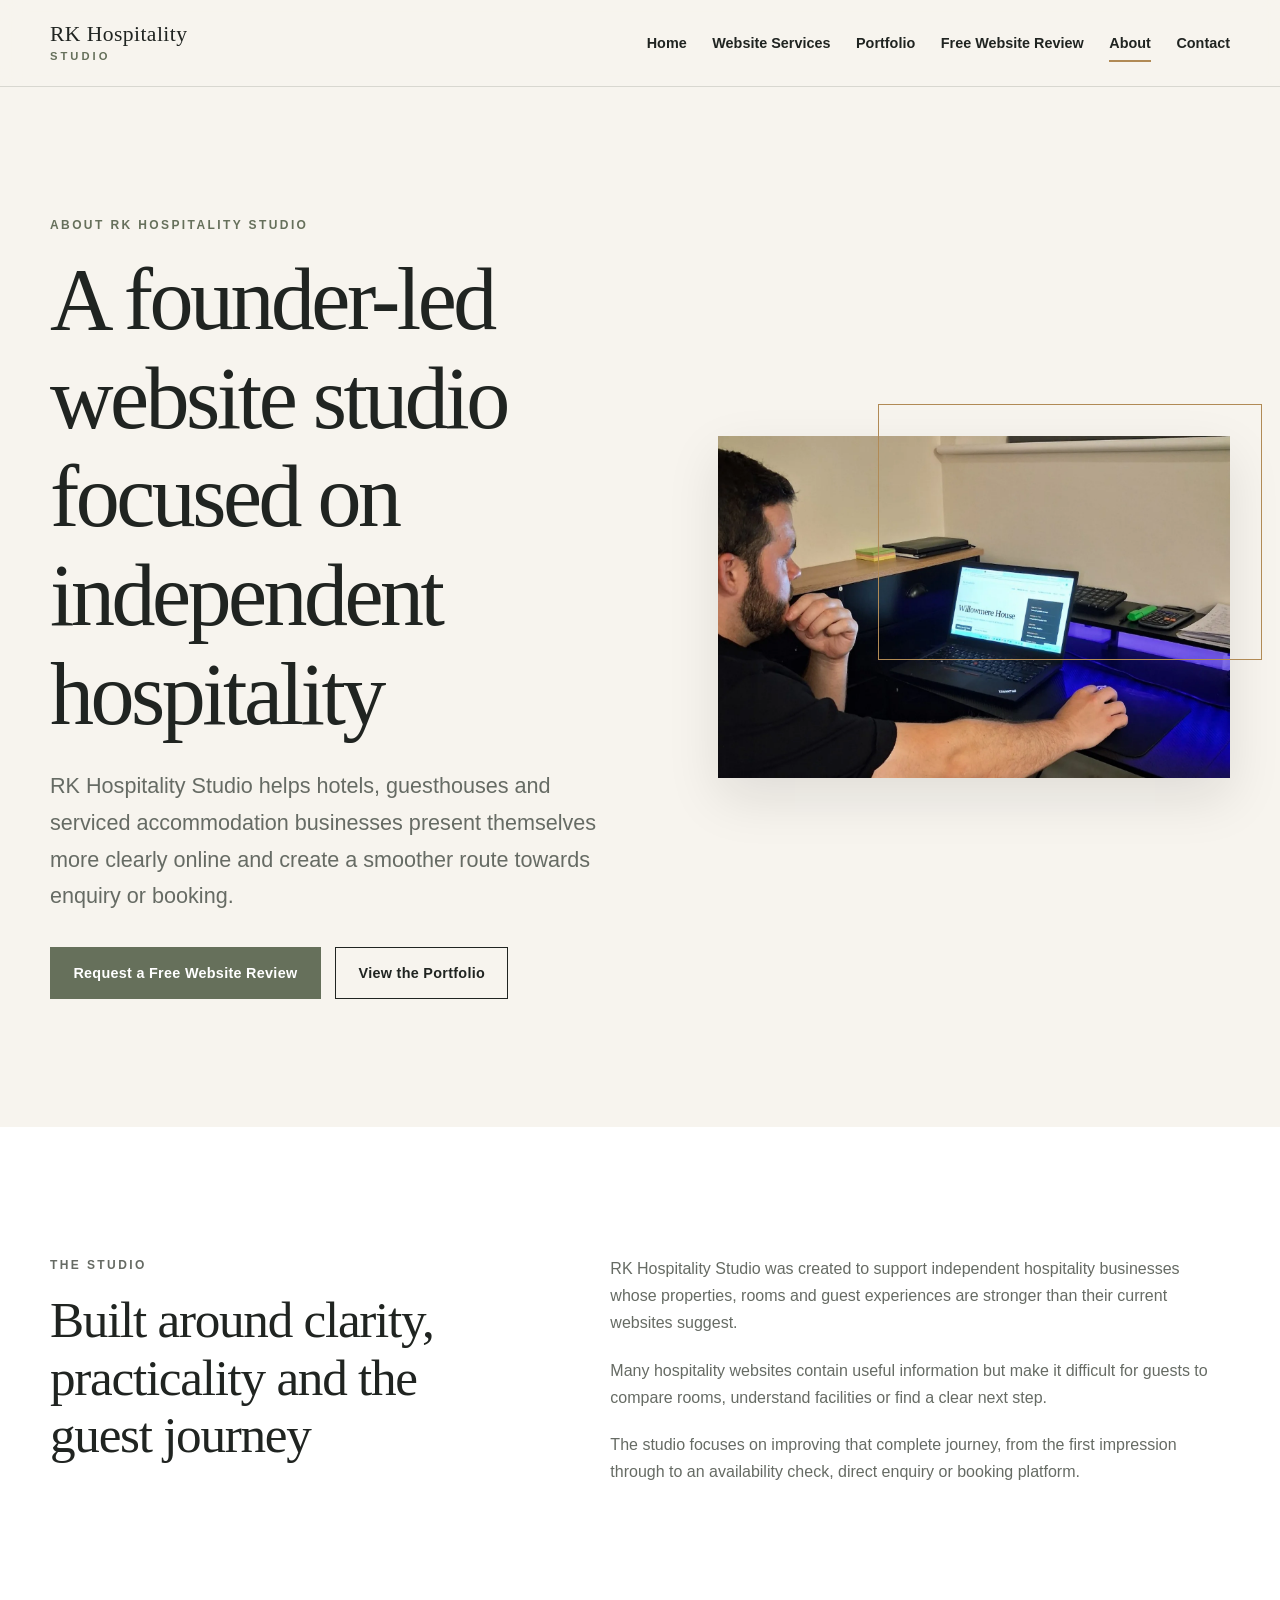
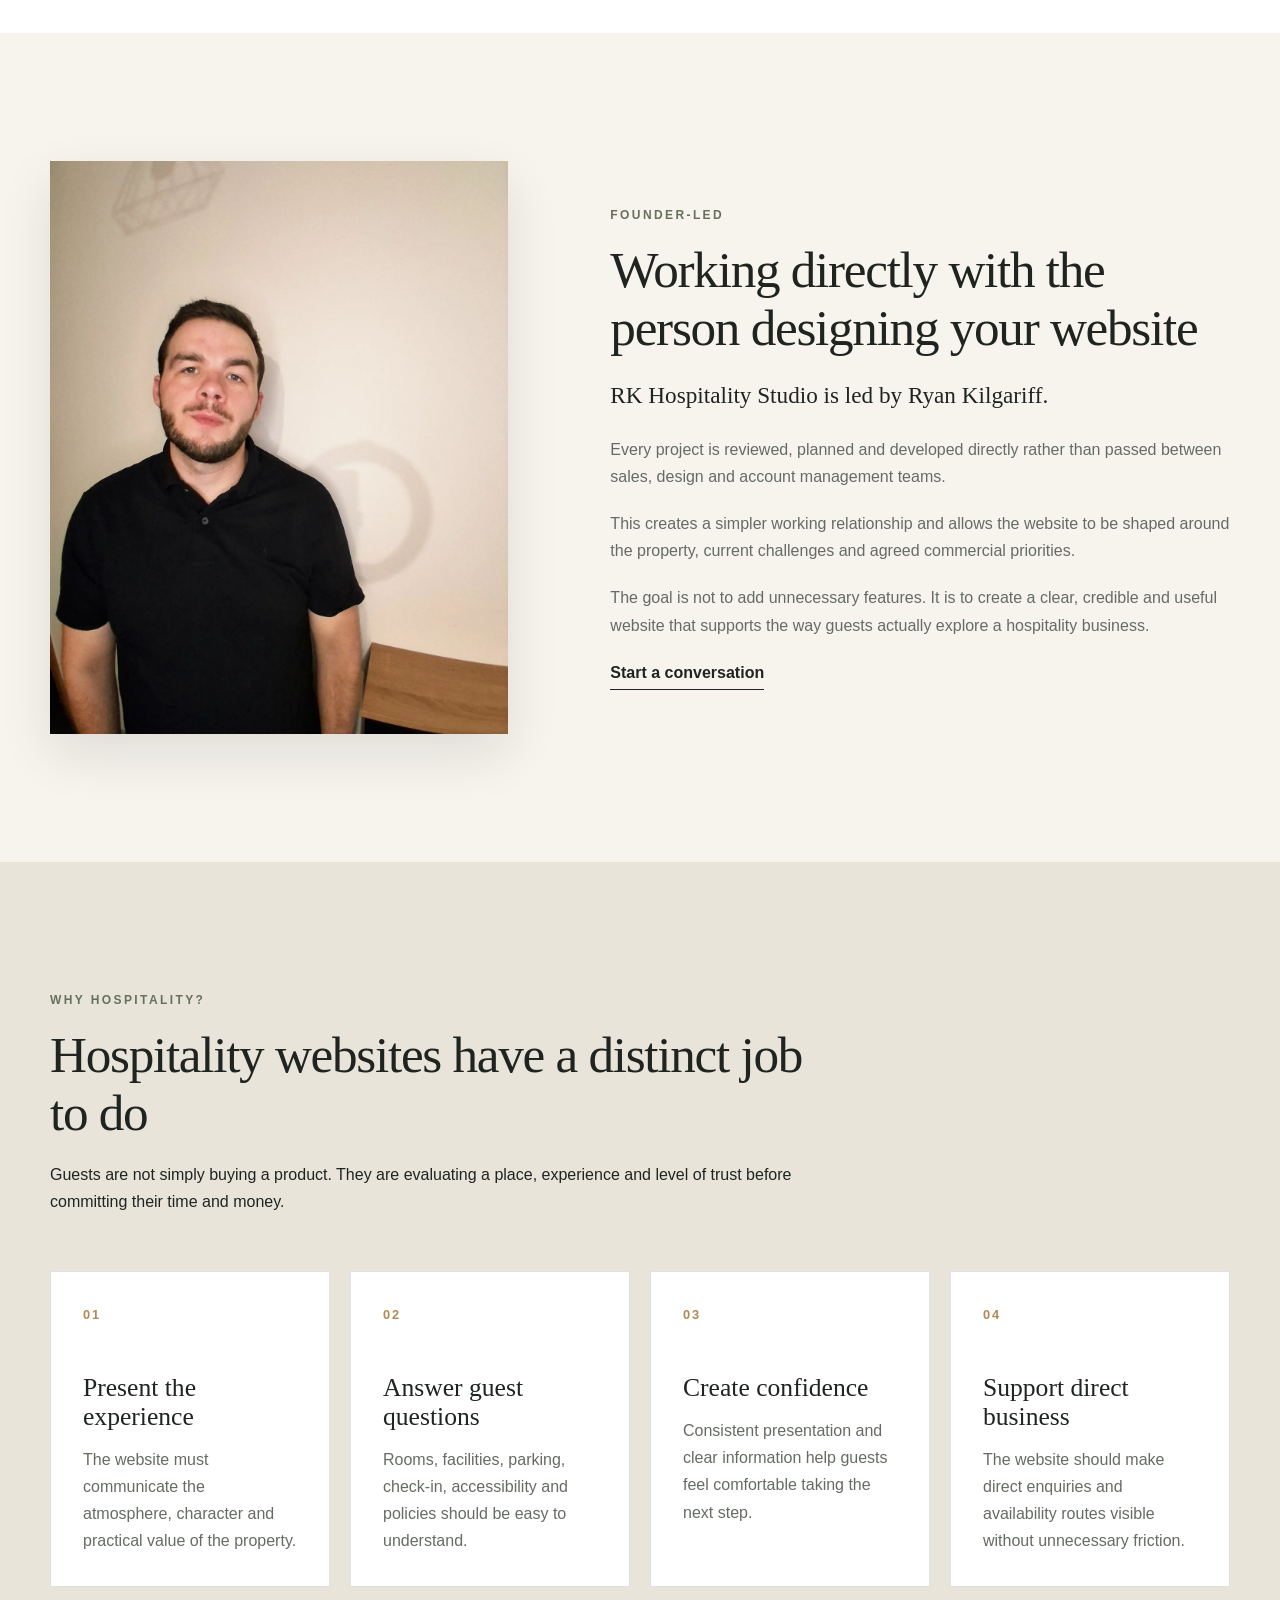
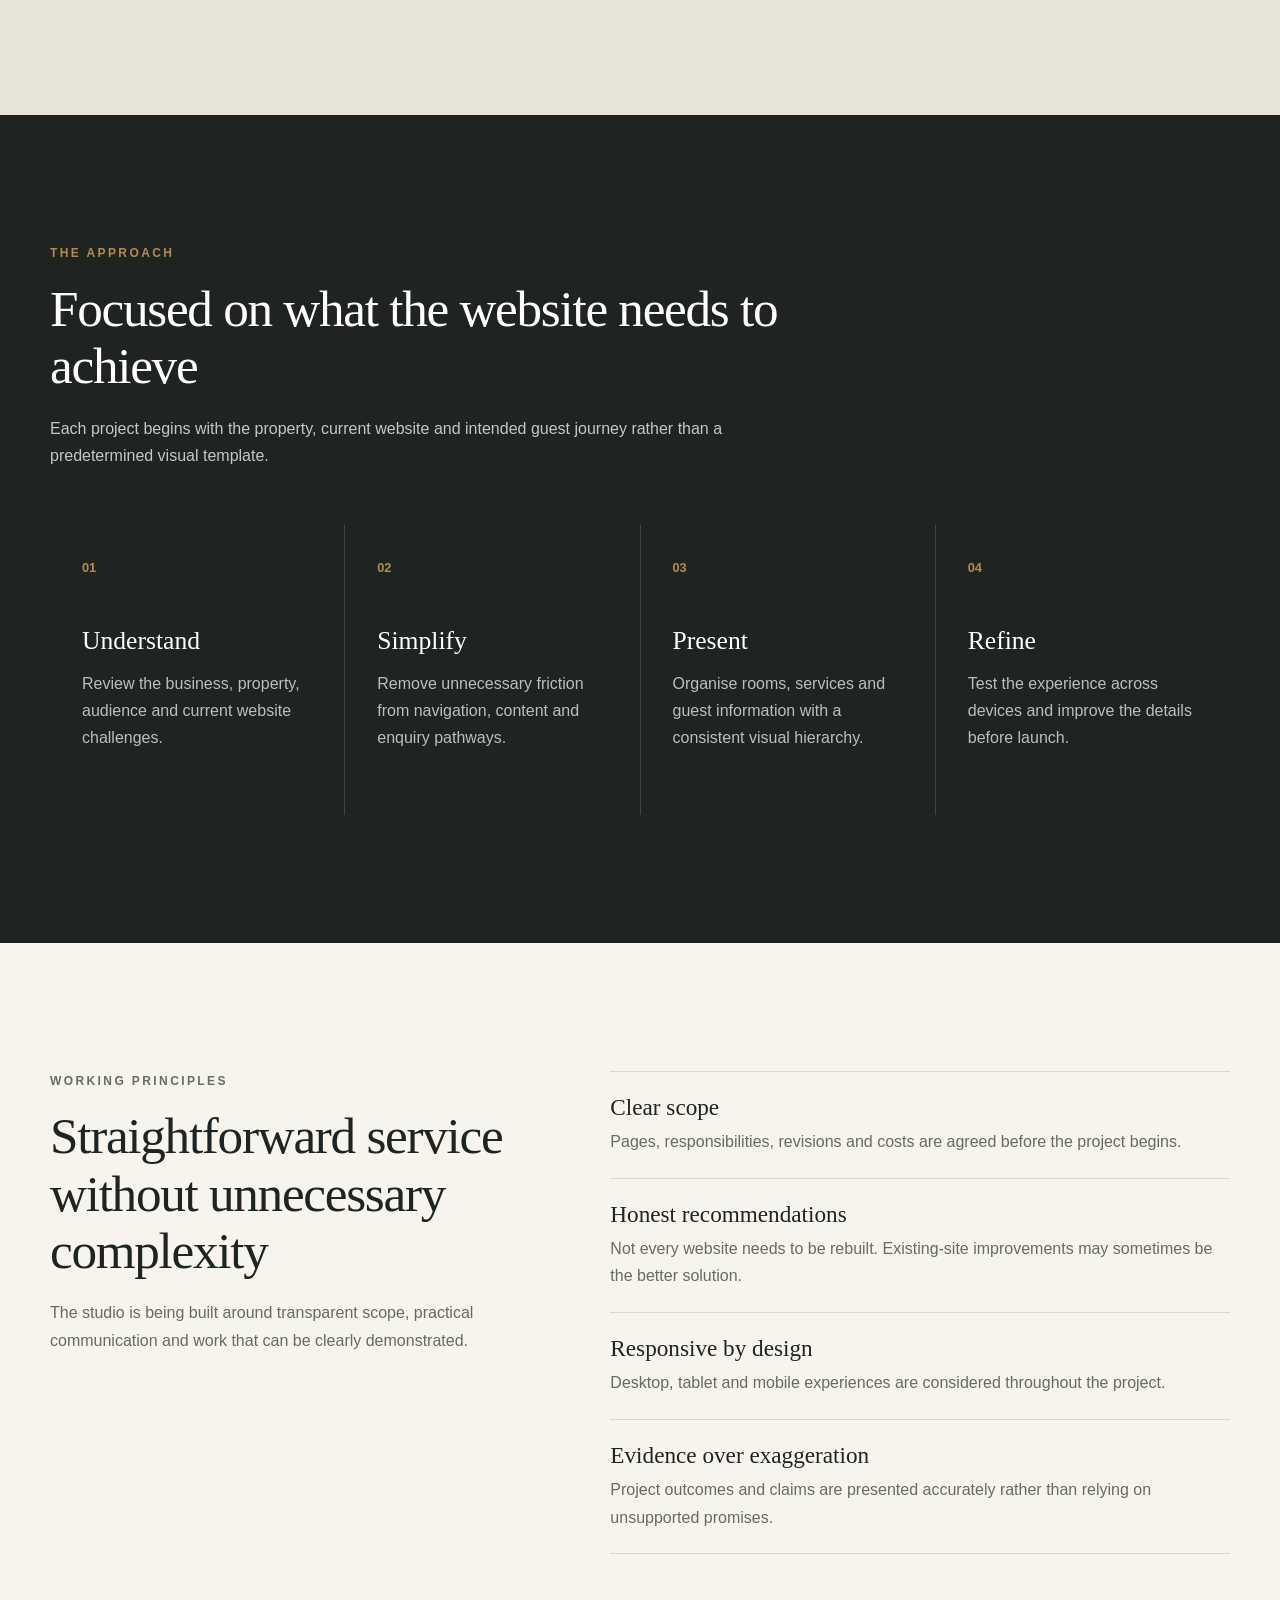
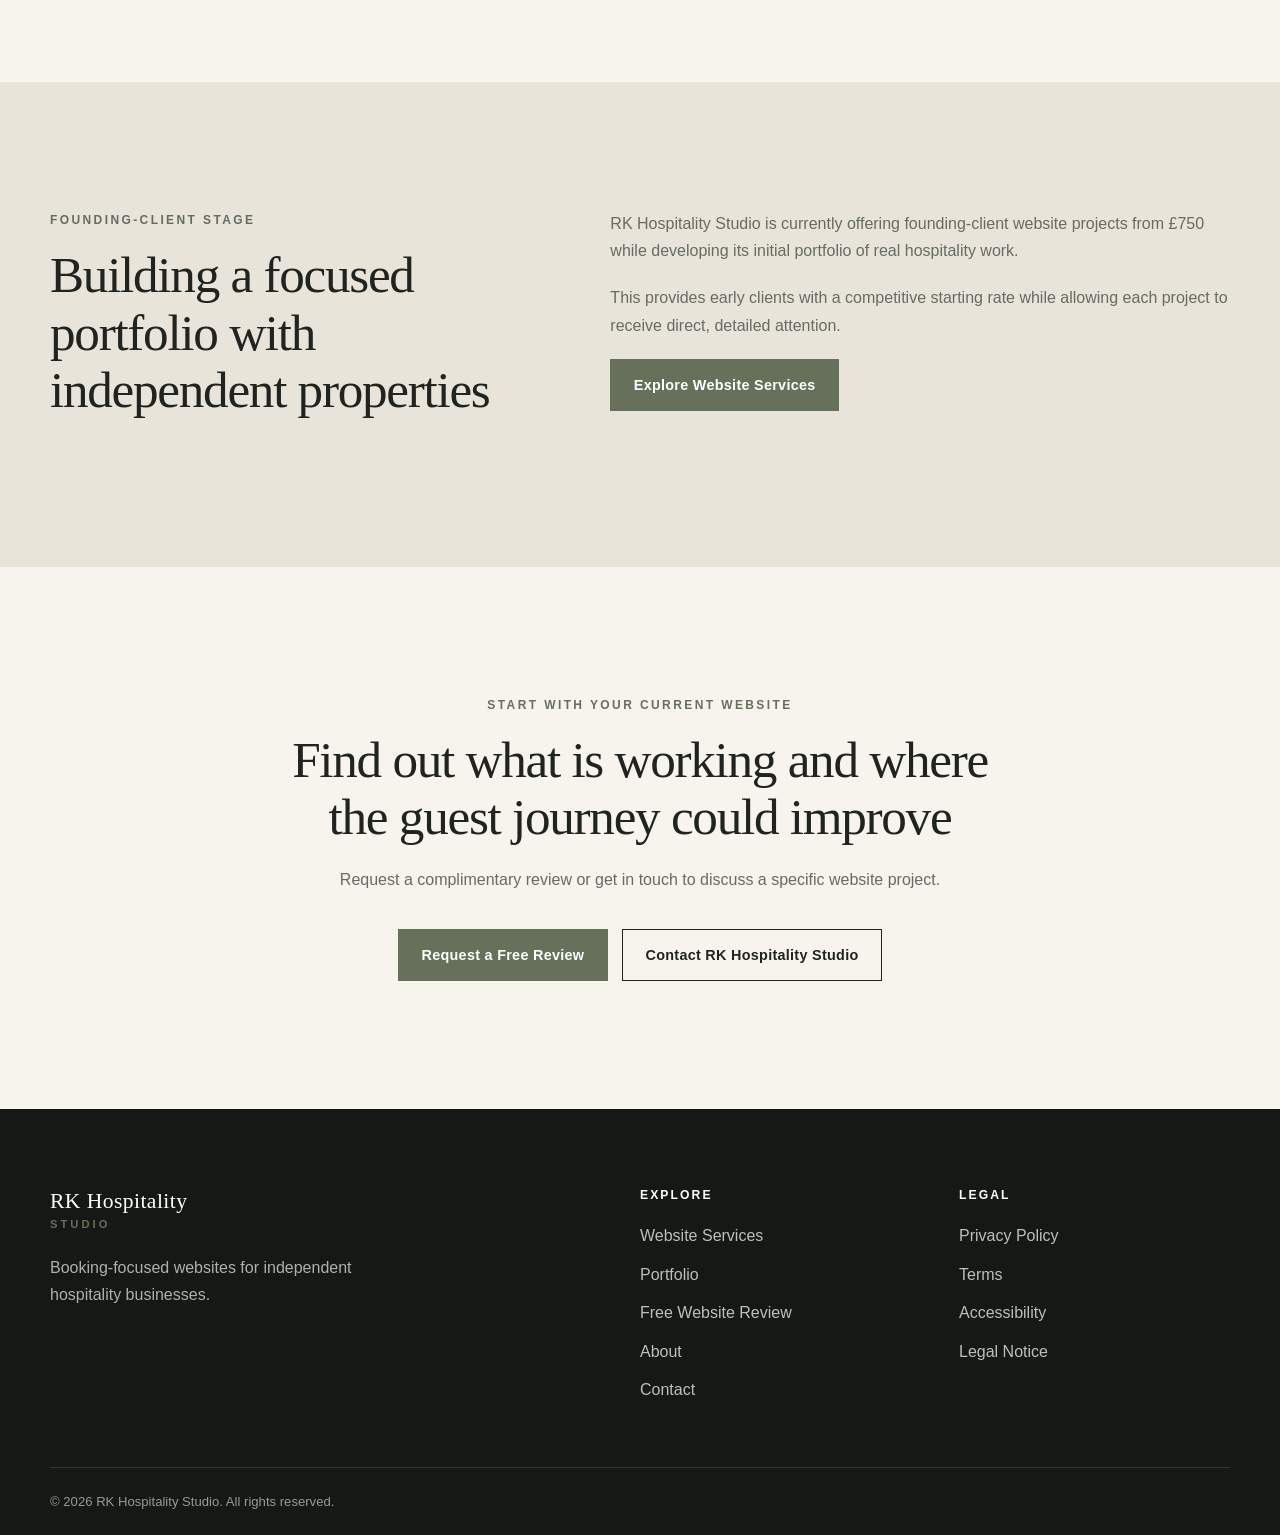
==== commit 41ec4500: "Add founder photography and final launch assets" ====
--- a/about.html
+++ b/about.html
@@ -136,10 +136,15 @@
                     </div>
                 </div>
                 <div class="about-hero-visual">
-                    <div class="about-image-placeholder">
-                        <span>
-                            Founder or RK Hospitality Studio workspace image
-                        </span>
+                    <div class="about-working-image">
+                        <img
+                            src="images/founder-working.webp"
+                            alt="Working on the Willowmere House hospitality website."
+                            width="1500"
+                            height="1000"
+                            loading="lazy"
+                            decoding="async"
+                        >
                     </div>
                 </div>
             </div>
@@ -179,10 +184,15 @@
         <section class="section">
             <div class="container founder-grid">
                 <div class="founder-visual">
-                    <div class="founder-image-placeholder">
-                        <span>
-                            Ryan Kilgariff portrait or working image
-                        </span>
+                    <div class="founder-image-frame">
+                        <img
+                            src="images/founder-portrait.webp"
+                            alt="Founder of RK Hospitality Studio."
+                            width="1200"
+                            height="1500"
+                            loading="lazy"
+                            decoding="async"
+                        >
                     </div>
                 </div>
                 <div class="founder-content">
--- a/css/styles.css
+++ b/css/styles.css
@@ -761,8 +761,425 @@
     margin: 0;
     color: rgba(255, 255, 255, 0.78);
 }
-.case-study-showcase-placeholder {
-    min-height: 680px;
+.case-study-two-column {
+    display: grid;
+    grid-template-columns: minmax(0, 0.85fr) minmax(0, 1.15fr);
+    gap: clamp(3rem, 8vw, 8rem);
+}
+.case-study-two-column p {
+    color: var(--colour-text-muted);
+}
+.section-dark .case-study-two-column p {
+    color: rgba(255, 255, 255, 0.72);
+}
+.case-study-list {
+    border-top: 1px solid var(--colour-border);
+}
+.case-study-list > div {
+    display: grid;
+    grid-template-columns: 42px 1fr;
+    gap: 1rem;
+    padding-block: 1.2rem;
+    border-bottom: 1px solid var(--colour-border);
+}
+.case-study-list span {
+    color: var(--colour-brass);
+    font-size: 0.8rem;
+    font-weight: 700;
+}
+.case-study-list p {
+    margin: 0;
+}
+.case-study-card-grid {
+    display: grid;
+    grid-template-columns: repeat(3, minmax(0, 1fr));
+    gap: 1.25rem;
+}
+.case-study-card-grid article {
+    min-height: 300px;
+    padding: 2rem;
+    border: 1px solid var(--colour-border);
+    background: var(--colour-white);
+}
+.case-study-card-grid p {
+    margin-bottom: 0;
+    color: var(--colour-text-muted);
+}
+.journey-grid {
+    display: grid;
+    grid-template-columns: repeat(4, minmax(0, 1fr));
+    gap: 1px;
+    background: rgba(255, 255, 255, 0.14);
+}
+.journey-grid article {
+    min-height: 280px;
+    padding: 2rem;
+    background: var(--colour-charcoal);
+}
+.journey-grid span {
+    display: block;
+    margin-bottom: 3rem;
+    color: var(--colour-brass);
+    font-size: 0.8rem;
+    font-weight: 700;
+}
+.journey-grid p {
+    margin-bottom: 0;
+    color: rgba(255, 255, 255, 0.7);
+}
+.website-structure-list {
+    border-top: 1px solid var(--colour-border);
+}
+.website-structure-list > div {
+    display: grid;
+    grid-template-columns: 170px 1fr;
+    gap: 1rem;
+    padding-block: 1.2rem;
+    border-bottom: 1px solid var(--colour-border);
+}
+.website-structure-list span {
+    font-family: var(--font-heading);
+    font-size: 1.25rem;
+}
+.website-structure-list p {
+    margin: 0;
+}
+.case-study-feature-grid {
+    display: grid;
+    grid-template-columns: minmax(0, 1.1fr) minmax(0, 0.9fr);
+    align-items: center;
+    gap: clamp(3rem, 8vw, 8rem);
+}
+.case-study-feature-reverse {
+    grid-template-columns: minmax(0, 0.9fr) minmax(0, 1.1fr);
+}
+.case-study-feature-grid p:not(.eyebrow) {
+    color: var(--colour-text-muted);
+}
+.responsive-feature-grid {
+    display: grid;
+    grid-template-columns: repeat(4, minmax(0, 1fr));
+    gap: 1.25rem;
+    margin-top: 2rem;
+}
+.responsive-feature-grid article {
+    padding: 1.75rem;
+    border: 1px solid var(--colour-border);
+    background: var(--colour-white);
+}
+.responsive-feature-grid h3 {
+    font-size: 1.35rem;
+}
+.responsive-feature-grid p {
+    margin-bottom: 0;
+    color: var(--colour-text-muted);
+}
+.outcome-grid {
+    display: grid;
+    grid-template-columns: repeat(4, minmax(0, 1fr));
+    gap: 1.25rem;
+}
+.outcome-grid article {
+    padding: 2rem;
+    border-top: 3px solid var(--colour-brass);
+    background: var(--colour-white);
+}
+.outcome-grid strong {
+    display: block;
+    margin-bottom: 1rem;
+    font-family: var(--font-heading);
+    font-size: clamp(2.5rem, 5vw, 4.5rem);
+    font-weight: 400;
+}
+.outcome-grid p {
+    margin: 0;
+    color: var(--colour-text-muted);
+}
+.concept-disclaimer {
+    text-align: center;
+}
+.concept-disclaimer p:not(.eyebrow) {
+    color: var(--colour-text-muted);
+}
+.case-study-final-cta {
+    display: grid;
+    grid-template-columns: minmax(0, 1fr) auto;
+    align-items: center;
+    gap: clamp(3rem, 8vw, 8rem);
+}
+.case-study-final-cta p:not(.eyebrow) {
+    color: rgba(255, 255, 255, 0.72);
+}
+/* --------------------------------------------------
+   Free website review page
+-------------------------------------------------- */
+.review-page-hero {
+    padding-block: clamp(5rem, 10vw, 9rem);
+    background:
+        linear-gradient(
+            120deg,
+            var(--colour-ivory) 0%,
+            var(--colour-ivory) 69%,
+            var(--colour-stone) 69%,
+            var(--colour-stone) 100%
+        );
+}
+.review-page-hero-grid {
+    display: grid;
+    grid-template-columns: minmax(0, 1.1fr) minmax(320px, 0.65fr);
+    align-items: center;
+    gap: clamp(3rem, 8vw, 8rem);
+}
+.review-page-introduction {
+    max-width: 720px;
+    margin-bottom: 2rem;
+    color: var(--colour-text-muted);
+    font-size: clamp(1.1rem, 2vw, 1.35rem);
+}
+.review-benefit-list {
+    display: flex;
+    flex-wrap: wrap;
+    gap: 1rem 1.5rem;
+}
+.review-benefit-list > div {
+    display: flex;
+    align-items: center;
+    gap: 0.6rem;
+}
+.review-benefit-list span {
+    color: var(--colour-olive);
+    font-weight: 700;
+}
+.review-benefit-list p {
+    margin: 0;
+    color: var(--colour-text-muted);
+    font-size: 0.9rem;
+}
+.review-hero-panel {
+    padding: clamp(2rem, 5vw, 3.5rem);
+    border-top: 4px solid var(--colour-brass);
+    background: var(--colour-charcoal);
+    box-shadow: var(--shadow-soft);
+    color: var(--colour-white);
+}
+.review-hero-panel h2 {
+    font-size: clamp(2rem, 4vw, 3rem);
+}
+.review-hero-panel p:not(.panel-label) {
+    color: rgba(255, 255, 255, 0.72);
+}
+.review-area-grid {
+    display: grid;
+    grid-template-columns: repeat(3, minmax(0, 1fr));
+    gap: 1.25rem;
+}
+.review-area-grid article {
+    min-height: 310px;
+    padding: 2rem;
+    border: 1px solid var(--colour-border);
+    background: var(--colour-ivory);
+}
+.review-area-grid p {
+    margin-bottom: 0;
+    color: var(--colour-text-muted);
+}
+.review-delivery-grid {
+    display: grid;
+    grid-template-columns: minmax(0, 0.8fr) minmax(0, 1.2fr);
+    gap: clamp(3rem, 8vw, 8rem);
+}
+.review-delivery-grid > div:first-child p:not(.eyebrow) {
+    color: var(--colour-text-muted);
+}
+.review-delivery-list {
+    border-top: 1px solid var(--colour-border);
+}
+.review-delivery-list > div {
+    display: grid;
+    grid-template-columns: 42px 1fr;
+    gap: 1rem;
+    padding-block: 1.4rem;
+    border-bottom: 1px solid var(--colour-border);
+}
+.review-delivery-list > div > span {
+    color: var(--colour-brass);
+    font-size: 0.8rem;
+    font-weight: 700;
+}
+.review-delivery-list h3 {
+    margin-bottom: 0.4rem;
+    font-size: 1.45rem;
+}
+.review-delivery-list p {
+    margin: 0;
+    color: var(--colour-text-muted);
+}
+.review-audience-grid {
+    display: grid;
+    grid-template-columns: repeat(4, minmax(0, 1fr));
+    gap: 1.25rem;
+}
+.review-audience-grid article {
+    padding: 2rem;
+    border-top: 3px solid var(--colour-brass);
+    background: var(--colour-white);
+}
+.review-audience-grid p {
+    margin-bottom: 0;
+    color: var(--colour-text-muted);
+}
+.review-process-grid {
+    display: grid;
+    grid-template-columns: repeat(4, minmax(0, 1fr));
+    gap: 1px;
+    background: rgba(255, 255, 255, 0.14);
+}
+.review-process-grid article {
+    min-height: 300px;
+    padding: 2rem;
+    background: var(--colour-charcoal);
+}
+.review-process-grid span {
+    display: block;
+    margin-bottom: 3rem;
+    color: var(--colour-brass);
+    font-size: 0.8rem;
+    font-weight: 700;
+}
+.review-process-grid p {
+    margin-bottom: 0;
+    color: rgba(255, 255, 255, 0.7);
+}
+/* --------------------------------------------------
+   Forms
+-------------------------------------------------- */
+.review-form-grid {
+    display: grid;
+    grid-template-columns: minmax(0, 0.72fr) minmax(0, 1.28fr);
+    align-items: start;
+    gap: clamp(3rem, 8vw, 8rem);
+}
+.review-form-introduction > p:not(.eyebrow),
+.form-assurance p {
+    color: var(--colour-text-muted);
+}
+.form-assurance {
+    margin-top: 2rem;
+    padding: 1.5rem;
+    border-left: 3px solid var(--colour-brass);
+    background: var(--colour-stone);
+}
+.form-assurance p {
+    margin-bottom: 0.5rem;
+}
+.form-assurance a {
+    font-weight: 700;
+}
+.website-form {
+    padding: clamp(2rem, 5vw, 3.5rem);
+    background: var(--colour-white);
+    box-shadow: var(--shadow-soft);
+}
+.form-row {
+    display: grid;
+    grid-template-columns: repeat(2, minmax(0, 1fr));
+    gap: 1.25rem;
+}
+.form-field {
+    margin-bottom: 1.4rem;
+}
+.form-field label {
+    display: block;
+    margin-bottom: 0.5rem;
+    font-size: 0.9rem;
+    font-weight: 700;
+}
+.form-field input,
+.form-field textarea,
+.form-field select {
+    width: 100%;
+    border: 1px solid var(--colour-border);
+    border-radius: 0;
+    background: var(--colour-ivory);
+    color: var(--colour-charcoal);
+}
+.form-field input,
+.form-field select {
+    min-height: 52px;
+    padding: 0.75rem 0.9rem;
+}
+.form-field textarea {
+    min-height: 160px;
+    padding: 0.9rem;
+    resize: vertical;
+}
+.form-field input:focus,
+.form-field textarea:focus,
+.form-field select:focus {
+    border-color: var(--colour-olive);
+    outline: 3px solid rgba(102, 112, 91, 0.18);
+}
+.checkbox-field {
+    display: grid;
+    grid-template-columns: 22px 1fr;
+    align-items: start;
+    gap: 0.75rem;
+}
+.checkbox-field input {
+    width: 18px;
+    height: 18px;
+    min-height: auto;
+    margin-top: 0.2rem;
+}
+.checkbox-field label {
+    margin: 0;
+    color: var(--colour-text-muted);
+    font-size: 0.86rem;
+    font-weight: 400;
+}
+.form-status {
+    min-height: 1.5rem;
+    margin-top: 1rem;
+    margin-bottom: 0;
+    color: var(--colour-olive-dark);
+    font-weight: 700;
+}
+/* --------------------------------------------------
+   About page
+-------------------------------------------------- */
+.about-hero {
+    padding-block: clamp(5rem, 10vw, 9rem);
+    overflow: hidden;
+}
+.about-hero-grid {
+    display: grid;
+    grid-template-columns: minmax(0, 1.05fr) minmax(340px, 0.95fr);
+    align-items: center;
+    gap: clamp(3rem, 8vw, 8rem);
+}
+.about-hero-introduction {
+    max-width: 720px;
+    margin-bottom: 2rem;
+    color: var(--colour-text-muted);
+    font-size: clamp(1.1rem, 2vw, 1.35rem);
+}
+.about-hero-visual {
+    position: relative;
+}
+.about-hero-visual::before {
+    position: absolute;
+    top: -2rem;
+    right: -2rem;
+    width: 75%;
+    height: 75%;
+    border: 1px solid var(--colour-brass);
+    content: "";
+}
+.about-image-placeholder,
+.founder-image-placeholder {
+    position: relative;
+    z-index: 1;
+    min-height: 560px;
     display: grid;
     place-items: center;
     padding: 2rem;
@@ -776,438 +1193,6 @@
     color: rgba(255, 255, 255, 0.82);
     text-align: center;
 }
-.case-study-two-column {
-    display: grid;
-    grid-template-columns: minmax(0, 0.85fr) minmax(0, 1.15fr);
-    gap: clamp(3rem, 8vw, 8rem);
-}
-.case-study-two-column p {
-    color: var(--colour-text-muted);
-}
-.section-dark .case-study-two-column p {
-    color: rgba(255, 255, 255, 0.72);
-}
-.case-study-list {
-    border-top: 1px solid var(--colour-border);
-}
-.case-study-list > div {
-    display: grid;
-    grid-template-columns: 42px 1fr;
-    gap: 1rem;
-    padding-block: 1.2rem;
-    border-bottom: 1px solid var(--colour-border);
-}
-.case-study-list span {
-    color: var(--colour-brass);
-    font-size: 0.8rem;
-    font-weight: 700;
-}
-.case-study-list p {
-    margin: 0;
-}
-.case-study-card-grid {
-    display: grid;
-    grid-template-columns: repeat(3, minmax(0, 1fr));
-    gap: 1.25rem;
-}
-.case-study-card-grid article {
-    min-height: 300px;
-    padding: 2rem;
-    border: 1px solid var(--colour-border);
-    background: var(--colour-white);
-}
-.case-study-card-grid p {
-    margin-bottom: 0;
-    color: var(--colour-text-muted);
-}
-.journey-grid {
-    display: grid;
-    grid-template-columns: repeat(4, minmax(0, 1fr));
-    gap: 1px;
-    background: rgba(255, 255, 255, 0.14);
-}
-.journey-grid article {
-    min-height: 280px;
-    padding: 2rem;
-    background: var(--colour-charcoal);
-}
-.journey-grid span {
-    display: block;
-    margin-bottom: 3rem;
-    color: var(--colour-brass);
-    font-size: 0.8rem;
-    font-weight: 700;
-}
-.journey-grid p {
-    margin-bottom: 0;
-    color: rgba(255, 255, 255, 0.7);
-}
-.website-structure-list {
-    border-top: 1px solid var(--colour-border);
-}
-.website-structure-list > div {
-    display: grid;
-    grid-template-columns: 170px 1fr;
-    gap: 1rem;
-    padding-block: 1.2rem;
-    border-bottom: 1px solid var(--colour-border);
-}
-.website-structure-list span {
-    font-family: var(--font-heading);
-    font-size: 1.25rem;
-}
-.website-structure-list p {
-    margin: 0;
-}
-.case-study-feature-grid {
-    display: grid;
-    grid-template-columns: minmax(0, 1.1fr) minmax(0, 0.9fr);
-    align-items: center;
-    gap: clamp(3rem, 8vw, 8rem);
-}
-.case-study-feature-reverse {
-    grid-template-columns: minmax(0, 0.9fr) minmax(0, 1.1fr);
-}
-.case-study-feature-grid p:not(.eyebrow) {
-    color: var(--colour-text-muted);
-}
-.responsive-feature-grid {
-    display: grid;
-    grid-template-columns: repeat(4, minmax(0, 1fr));
-    gap: 1.25rem;
-    margin-top: 2rem;
-}
-.responsive-feature-grid article {
-    padding: 1.75rem;
-    border: 1px solid var(--colour-border);
-    background: var(--colour-white);
-}
-.responsive-feature-grid h3 {
-    font-size: 1.35rem;
-}
-.responsive-feature-grid p {
-    margin-bottom: 0;
-    color: var(--colour-text-muted);
-}
-.outcome-grid {
-    display: grid;
-    grid-template-columns: repeat(4, minmax(0, 1fr));
-    gap: 1.25rem;
-}
-.outcome-grid article {
-    padding: 2rem;
-    border-top: 3px solid var(--colour-brass);
-    background: var(--colour-white);
-}
-.outcome-grid strong {
-    display: block;
-    margin-bottom: 1rem;
-    font-family: var(--font-heading);
-    font-size: clamp(2.5rem, 5vw, 4.5rem);
-    font-weight: 400;
-}
-.outcome-grid p {
-    margin: 0;
-    color: var(--colour-text-muted);
-}
-.concept-disclaimer {
-    text-align: center;
-}
-.concept-disclaimer p:not(.eyebrow) {
-    color: var(--colour-text-muted);
-}
-.case-study-final-cta {
-    display: grid;
-    grid-template-columns: minmax(0, 1fr) auto;
-    align-items: center;
-    gap: clamp(3rem, 8vw, 8rem);
-}
-.case-study-final-cta p:not(.eyebrow) {
-    color: rgba(255, 255, 255, 0.72);
-}
-/* --------------------------------------------------
-   Free website review page
--------------------------------------------------- */
-.review-page-hero {
-    padding-block: clamp(5rem, 10vw, 9rem);
-    background:
-        linear-gradient(
-            120deg,
-            var(--colour-ivory) 0%,
-            var(--colour-ivory) 69%,
-            var(--colour-stone) 69%,
-            var(--colour-stone) 100%
-        );
-}
-.review-page-hero-grid {
-    display: grid;
-    grid-template-columns: minmax(0, 1.1fr) minmax(320px, 0.65fr);
-    align-items: center;
-    gap: clamp(3rem, 8vw, 8rem);
-}
-.review-page-introduction {
-    max-width: 720px;
-    margin-bottom: 2rem;
-    color: var(--colour-text-muted);
-    font-size: clamp(1.1rem, 2vw, 1.35rem);
-}
-.review-benefit-list {
-    display: flex;
-    flex-wrap: wrap;
-    gap: 1rem 1.5rem;
-}
-.review-benefit-list > div {
-    display: flex;
-    align-items: center;
-    gap: 0.6rem;
-}
-.review-benefit-list span {
-    color: var(--colour-olive);
-    font-weight: 700;
-}
-.review-benefit-list p {
-    margin: 0;
-    color: var(--colour-text-muted);
-    font-size: 0.9rem;
-}
-.review-hero-panel {
-    padding: clamp(2rem, 5vw, 3.5rem);
-    border-top: 4px solid var(--colour-brass);
-    background: var(--colour-charcoal);
-    box-shadow: var(--shadow-soft);
-    color: var(--colour-white);
-}
-.review-hero-panel h2 {
-    font-size: clamp(2rem, 4vw, 3rem);
-}
-.review-hero-panel p:not(.panel-label) {
-    color: rgba(255, 255, 255, 0.72);
-}
-.review-area-grid {
-    display: grid;
-    grid-template-columns: repeat(3, minmax(0, 1fr));
-    gap: 1.25rem;
-}
-.review-area-grid article {
-    min-height: 310px;
-    padding: 2rem;
-    border: 1px solid var(--colour-border);
-    background: var(--colour-ivory);
-}
-.review-area-grid p {
-    margin-bottom: 0;
-    color: var(--colour-text-muted);
-}
-.review-delivery-grid {
-    display: grid;
-    grid-template-columns: minmax(0, 0.8fr) minmax(0, 1.2fr);
-    gap: clamp(3rem, 8vw, 8rem);
-}
-.review-delivery-grid > div:first-child p:not(.eyebrow) {
-    color: var(--colour-text-muted);
-}
-.review-delivery-list {
-    border-top: 1px solid var(--colour-border);
-}
-.review-delivery-list > div {
-    display: grid;
-    grid-template-columns: 42px 1fr;
-    gap: 1rem;
-    padding-block: 1.4rem;
-    border-bottom: 1px solid var(--colour-border);
-}
-.review-delivery-list > div > span {
-    color: var(--colour-brass);
-    font-size: 0.8rem;
-    font-weight: 700;
-}
-.review-delivery-list h3 {
-    margin-bottom: 0.4rem;
-    font-size: 1.45rem;
-}
-.review-delivery-list p {
-    margin: 0;
-    color: var(--colour-text-muted);
-}
-.review-audience-grid {
-    display: grid;
-    grid-template-columns: repeat(4, minmax(0, 1fr));
-    gap: 1.25rem;
-}
-.review-audience-grid article {
-    padding: 2rem;
-    border-top: 3px solid var(--colour-brass);
-    background: var(--colour-white);
-}
-.review-audience-grid p {
-    margin-bottom: 0;
-    color: var(--colour-text-muted);
-}
-.review-process-grid {
-    display: grid;
-    grid-template-columns: repeat(4, minmax(0, 1fr));
-    gap: 1px;
-    background: rgba(255, 255, 255, 0.14);
-}
-.review-process-grid article {
-    min-height: 300px;
-    padding: 2rem;
-    background: var(--colour-charcoal);
-}
-.review-process-grid span {
-    display: block;
-    margin-bottom: 3rem;
-    color: var(--colour-brass);
-    font-size: 0.8rem;
-    font-weight: 700;
-}
-.review-process-grid p {
-    margin-bottom: 0;
-    color: rgba(255, 255, 255, 0.7);
-}
-/* --------------------------------------------------
-   Forms
--------------------------------------------------- */
-.review-form-grid {
-    display: grid;
-    grid-template-columns: minmax(0, 0.72fr) minmax(0, 1.28fr);
-    align-items: start;
-    gap: clamp(3rem, 8vw, 8rem);
-}
-.review-form-introduction > p:not(.eyebrow),
-.form-assurance p {
-    color: var(--colour-text-muted);
-}
-.form-assurance {
-    margin-top: 2rem;
-    padding: 1.5rem;
-    border-left: 3px solid var(--colour-brass);
-    background: var(--colour-stone);
-}
-.form-assurance p {
-    margin-bottom: 0.5rem;
-}
-.form-assurance a {
-    font-weight: 700;
-}
-.website-form {
-    padding: clamp(2rem, 5vw, 3.5rem);
-    background: var(--colour-white);
-    box-shadow: var(--shadow-soft);
-}
-.form-row {
-    display: grid;
-    grid-template-columns: repeat(2, minmax(0, 1fr));
-    gap: 1.25rem;
-}
-.form-field {
-    margin-bottom: 1.4rem;
-}
-.form-field label {
-    display: block;
-    margin-bottom: 0.5rem;
-    font-size: 0.9rem;
-    font-weight: 700;
-}
-.form-field input,
-.form-field textarea,
-.form-field select {
-    width: 100%;
-    border: 1px solid var(--colour-border);
-    border-radius: 0;
-    background: var(--colour-ivory);
-    color: var(--colour-charcoal);
-}
-.form-field input,
-.form-field select {
-    min-height: 52px;
-    padding: 0.75rem 0.9rem;
-}
-.form-field textarea {
-    min-height: 160px;
-    padding: 0.9rem;
-    resize: vertical;
-}
-.form-field input:focus,
-.form-field textarea:focus,
-.form-field select:focus {
-    border-color: var(--colour-olive);
-    outline: 3px solid rgba(102, 112, 91, 0.18);
-}
-.checkbox-field {
-    display: grid;
-    grid-template-columns: 22px 1fr;
-    align-items: start;
-    gap: 0.75rem;
-}
-.checkbox-field input {
-    width: 18px;
-    height: 18px;
-    min-height: auto;
-    margin-top: 0.2rem;
-}
-.checkbox-field label {
-    margin: 0;
-    color: var(--colour-text-muted);
-    font-size: 0.86rem;
-    font-weight: 400;
-}
-.form-status {
-    min-height: 1.5rem;
-    margin-top: 1rem;
-    margin-bottom: 0;
-    color: var(--colour-olive-dark);
-    font-weight: 700;
-}
-/* --------------------------------------------------
-   About page
--------------------------------------------------- */
-.about-hero {
-    padding-block: clamp(5rem, 10vw, 9rem);
-    overflow: hidden;
-}
-.about-hero-grid {
-    display: grid;
-    grid-template-columns: minmax(0, 1.05fr) minmax(340px, 0.95fr);
-    align-items: center;
-    gap: clamp(3rem, 8vw, 8rem);
-}
-.about-hero-introduction {
-    max-width: 720px;
-    margin-bottom: 2rem;
-    color: var(--colour-text-muted);
-    font-size: clamp(1.1rem, 2vw, 1.35rem);
-}
-.about-hero-visual {
-    position: relative;
-}
-.about-hero-visual::before {
-    position: absolute;
-    top: -2rem;
-    right: -2rem;
-    width: 75%;
-    height: 75%;
-    border: 1px solid var(--colour-brass);
-    content: "";
-}
-.about-image-placeholder,
-.founder-image-placeholder {
-    position: relative;
-    z-index: 1;
-    min-height: 560px;
-    display: grid;
-    place-items: center;
-    padding: 2rem;
-    background:
-        linear-gradient(
-            145deg,
-            rgba(102, 112, 91, 0.82),
-            rgba(32, 36, 33, 0.96)
-        );
-    box-shadow: var(--shadow-soft);
-    color: rgba(255, 255, 255, 0.82);
-    text-align: center;
-}
 .about-introduction-grid,
 .principles-grid,
 .current-stage-grid {
@@ -1420,10 +1405,20 @@
 }
 .legal-navigation-panel {
     position: sticky;
-    top: 120px;
-    padding: 1.5rem;
-    border-top: 3px solid var(--colour-brass);
-    background: var(--colour-ivory);
+    top: 7rem;
+    align-self: start;
+    max-height: calc(100vh - 9rem);
+    overflow-y: auto;
+    padding: 2rem;
+    background: var(--colour-stone);
+    border-top: 4px solid var(--colour-brass);
+}
+.legal-navigation-panel::-webkit-scrollbar {
+    width: 6px;
+}
+.legal-navigation-panel::-webkit-scrollbar-thumb {
+    background: rgba(102, 112, 91, 0.35);
+    border-radius: 999px;
 }
 .legal-navigation-title {
     margin-bottom: 1rem;
@@ -1801,6 +1796,32 @@
     color: var(--colour-text-muted);
     font-size: 0.85rem;
     line-height: 1.65;
+}
+/* --------------------------------------------------
+   About page founder photography
+-------------------------------------------------- */
+.founder-image-frame {
+    overflow: hidden;
+    background: var(--colour-stone);
+    box-shadow: var(--shadow-soft);
+}
+.founder-image-frame img {
+    width: 100%;
+    height: 100%;
+    display: block;
+    aspect-ratio: 4 / 5;
+    object-fit: cover;
+    object-position: center center;
+}
+.about-working-image {
+    overflow: hidden;
+    background: var(--colour-stone);
+    box-shadow: var(--shadow-soft);
+}
+.about-working-image img {
+    width: 100%;
+    height: auto;
+    display: block;
 }
 /* --------------------------------------------------
    Tablet
@@ -1991,8 +2012,9 @@
 }
 @media (max-width: 1000px) and (min-height: 700px) {
     .primary-navigation {
-        justify-content: center;
-        padding-top: 6rem;
+        position: static;
+        max-height: none;
+        overflow: visible;
     }
 }
 /* --------------------------------------------------
@@ -2066,9 +2088,6 @@
     .responsive-feature-grid,
     .outcome-grid {
         grid-template-columns: 1fr;
-    }
-    .case-study-showcase-placeholder{
-        min-height: 380px;
     }
     .website-structure-list > div {
         grid-template-columns: 1fr;
